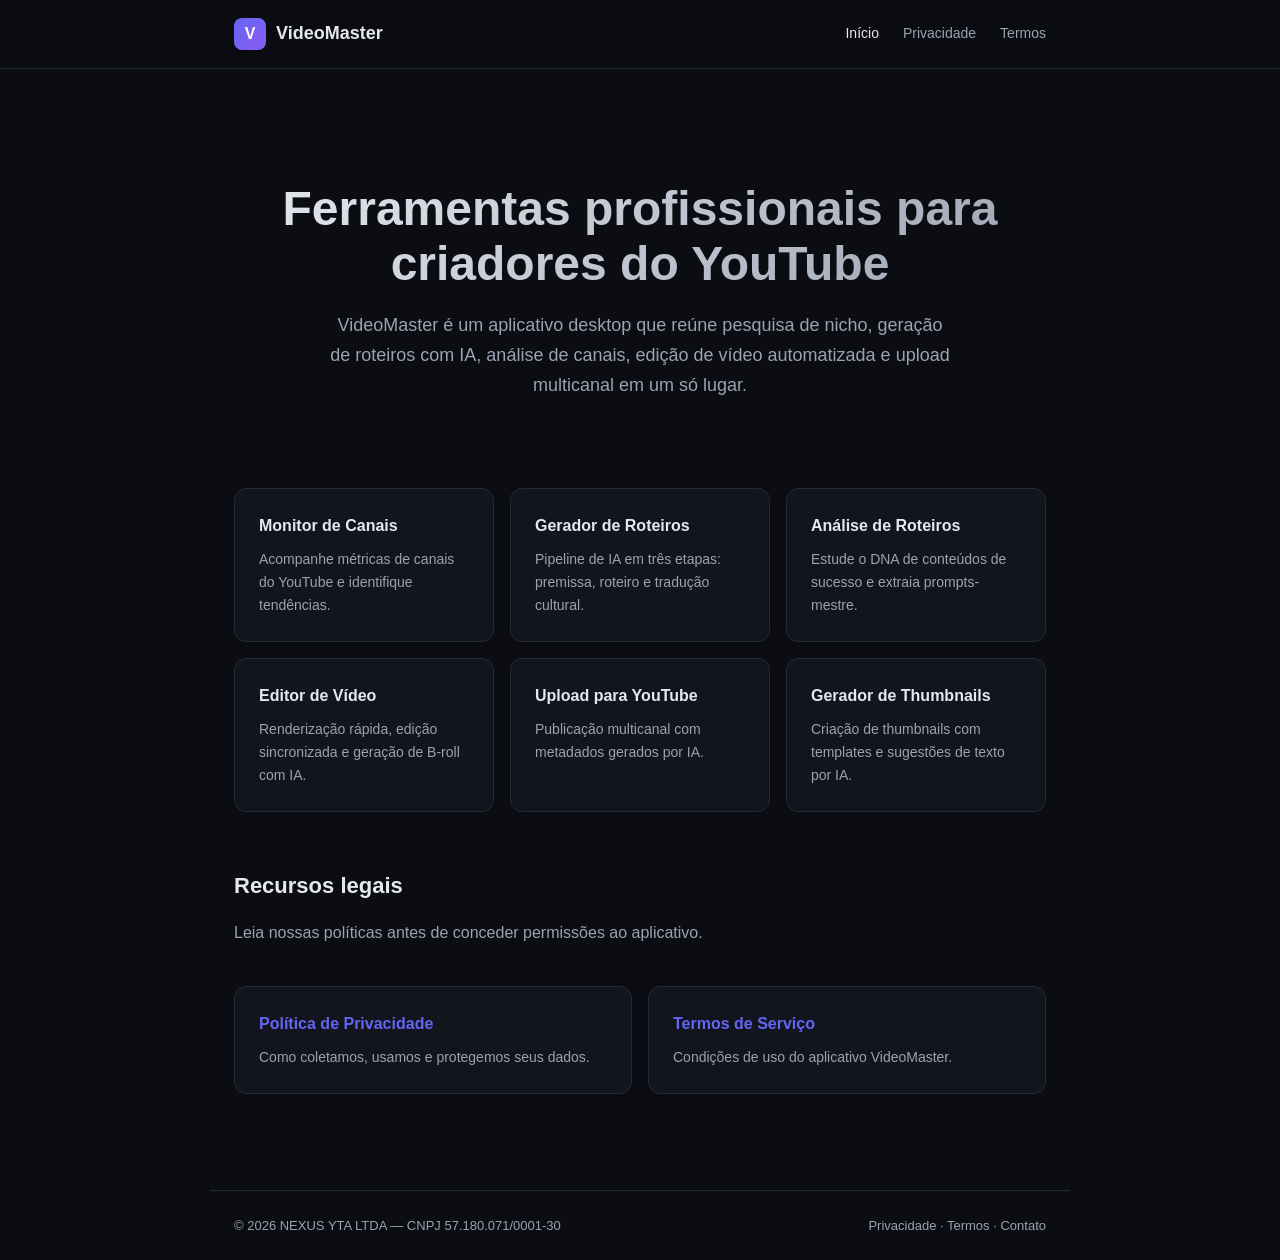
==== index.html @ 9ca970d1 "feat: initial legal pages (home, privacy, terms) for VideoMaster OAuth verification" ====
<!doctype html>
<html lang="pt-BR">
  <head>
    <meta charset="utf-8" />
    <meta name="viewport" content="width=device-width, initial-scale=1" />
    <title>VideoMaster — Aplicativo para criadores do YouTube</title>
    <meta
      name="description"
      content="VideoMaster é um aplicativo desktop para criadores do YouTube, com ferramentas de geração de roteiro, análise de canais, edição de vídeo e upload automatizado."
    />
    <link rel="stylesheet" href="assets/style.css" />
  </head>
  <body>
    <header>
      <nav class="nav">
        <div class="brand">
          <div class="brand-logo">V</div>
          <span>VideoMaster</span>
        </div>
        <div class="nav-links">
          <a href="index.html" class="active">Início</a>
          <a href="privacy.html">Privacidade</a>
          <a href="terms.html">Termos</a>
        </div>
      </nav>
    </header>

    <main>
      <section class="hero">
        <h1>Ferramentas profissionais para criadores do YouTube</h1>
        <p>
          VideoMaster é um aplicativo desktop que reúne pesquisa de nicho, geração de
          roteiros com IA, análise de canais, edição de vídeo automatizada e upload
          multicanal em um só lugar.
        </p>
      </section>

      <section class="cards">
        <div class="card">
          <h3>Monitor de Canais</h3>
          <p>Acompanhe métricas de canais do YouTube e identifique tendências.</p>
        </div>
        <div class="card">
          <h3>Gerador de Roteiros</h3>
          <p>Pipeline de IA em três etapas: premissa, roteiro e tradução cultural.</p>
        </div>
        <div class="card">
          <h3>Análise de Roteiros</h3>
          <p>Estude o DNA de conteúdos de sucesso e extraia prompts-mestre.</p>
        </div>
        <div class="card">
          <h3>Editor de Vídeo</h3>
          <p>Renderização rápida, edição sincronizada e geração de B-roll com IA.</p>
        </div>
        <div class="card">
          <h3>Upload para YouTube</h3>
          <p>Publicação multicanal com metadados gerados por IA.</p>
        </div>
        <div class="card">
          <h3>Gerador de Thumbnails</h3>
          <p>Criação de thumbnails com templates e sugestões de texto por IA.</p>
        </div>
      </section>

      <section style="margin-top: 56px">
        <h2 style="font-size: 22px; margin-bottom: 12px">Recursos legais</h2>
        <p style="color: var(--text-dim); margin-bottom: 16px">
          Leia nossas políticas antes de conceder permissões ao aplicativo.
        </p>
        <div class="cards">
          <a href="privacy.html" class="card" style="display: block">
            <h3>Política de Privacidade</h3>
            <p>Como coletamos, usamos e protegemos seus dados.</p>
          </a>
          <a href="terms.html" class="card" style="display: block">
            <h3>Termos de Serviço</h3>
            <p>Condições de uso do aplicativo VideoMaster.</p>
          </a>
        </div>
      </section>
    </main>

    <footer>
      <div>&copy; 2026 NEXUS YTA LTDA — CNPJ 57.180.071/0001-30</div>
      <div>
        <a href="privacy.html">Privacidade</a> ·
        <a href="terms.html">Termos</a> ·
        <a href="mailto:rmmediaoficial@gmail.com">Contato</a>
      </div>
    </footer>
  </body>
</html>
---- assets/style.css ----
:root {
  --bg: #0b0d12;
  --surface: #12151d;
  --surface-2: #171b26;
  --border: #242937;
  --text: #e6e8ef;
  --text-dim: #9aa3b2;
  --accent: #6366f1;
  --accent-2: #8b5cf6;
  --danger: #ef4444;
  --success: #10b981;
  --radius: 12px;
  --max: 860px;
  font-family: -apple-system, BlinkMacSystemFont, "Segoe UI", Roboto, Oxygen, Ubuntu, sans-serif;
}

* {
  box-sizing: border-box;
}

html,
body {
  margin: 0;
  padding: 0;
  background: var(--bg);
  color: var(--text);
  line-height: 1.65;
  font-size: 16px;
  -webkit-font-smoothing: antialiased;
}

a {
  color: var(--accent);
  text-decoration: none;
  transition: color 0.15s;
}

a:hover {
  color: var(--accent-2);
}

header {
  position: sticky;
  top: 0;
  z-index: 10;
  background: rgba(11, 13, 18, 0.85);
  backdrop-filter: blur(12px);
  border-bottom: 1px solid var(--border);
}

.nav {
  max-width: var(--max);
  margin: 0 auto;
  padding: 18px 24px;
  display: flex;
  align-items: center;
  justify-content: space-between;
  gap: 20px;
}

.brand {
  display: flex;
  align-items: center;
  gap: 10px;
  font-weight: 700;
  font-size: 18px;
  color: var(--text);
}

.brand-logo {
  width: 32px;
  height: 32px;
  border-radius: 8px;
  background: linear-gradient(135deg, var(--accent), var(--accent-2));
  display: grid;
  place-items: center;
  font-size: 16px;
  font-weight: 800;
  color: white;
}

.nav-links {
  display: flex;
  gap: 24px;
  font-size: 14px;
}

.nav-links a {
  color: var(--text-dim);
  font-weight: 500;
}

.nav-links a:hover,
.nav-links a.active {
  color: var(--text);
}

main {
  max-width: var(--max);
  margin: 0 auto;
  padding: 48px 24px 96px;
}

.hero {
  padding: 64px 0 48px;
  text-align: center;
}

.hero h1 {
  font-size: clamp(32px, 5vw, 48px);
  line-height: 1.15;
  margin: 0 0 20px;
  background: linear-gradient(135deg, var(--text), var(--text-dim));
  -webkit-background-clip: text;
  -webkit-text-fill-color: transparent;
  background-clip: text;
}

.hero p {
  font-size: 18px;
  color: var(--text-dim);
  max-width: 620px;
  margin: 0 auto;
}

.cards {
  display: grid;
  grid-template-columns: repeat(auto-fit, minmax(240px, 1fr));
  gap: 16px;
  margin-top: 40px;
}

.card {
  background: var(--surface);
  border: 1px solid var(--border);
  border-radius: var(--radius);
  padding: 24px;
  transition: border-color 0.15s, transform 0.15s;
}

.card:hover {
  border-color: var(--accent);
  transform: translateY(-2px);
}

.card h3 {
  margin: 0 0 8px;
  font-size: 16px;
}

.card p {
  margin: 0;
  color: var(--text-dim);
  font-size: 14px;
}

.doc h1 {
  font-size: 32px;
  margin: 0 0 8px;
}

.doc .updated {
  color: var(--text-dim);
  font-size: 14px;
  margin-bottom: 40px;
  padding-bottom: 24px;
  border-bottom: 1px solid var(--border);
}

.doc h2 {
  font-size: 22px;
  margin: 48px 0 12px;
  color: var(--text);
}

.doc h3 {
  font-size: 17px;
  margin: 28px 0 8px;
  color: var(--text);
}

.doc p,
.doc li {
  color: var(--text);
}

.doc ul,
.doc ol {
  padding-left: 22px;
}

.doc li {
  margin-bottom: 6px;
}

.doc code {
  background: var(--surface-2);
  padding: 2px 6px;
  border-radius: 4px;
  font-size: 0.9em;
  color: var(--accent-2);
}

.callout {
  background: var(--surface);
  border-left: 3px solid var(--accent);
  border-radius: 6px;
  padding: 16px 20px;
  margin: 24px 0;
}

.callout strong {
  color: var(--text);
}

.contact-box {
  background: var(--surface);
  border: 1px solid var(--border);
  border-radius: var(--radius);
  padding: 24px;
  margin-top: 24px;
}

.contact-box dt {
  font-weight: 600;
  color: var(--text-dim);
  font-size: 13px;
  text-transform: uppercase;
  letter-spacing: 0.04em;
  margin-top: 12px;
}

.contact-box dt:first-child {
  margin-top: 0;
}

.contact-box dd {
  margin: 4px 0 0;
  font-size: 15px;
}

footer {
  max-width: var(--max);
  margin: 0 auto;
  padding: 24px;
  border-top: 1px solid var(--border);
  color: var(--text-dim);
  font-size: 13px;
  display: flex;
  justify-content: space-between;
  flex-wrap: wrap;
  gap: 12px;
}

footer a {
  color: var(--text-dim);
}

footer a:hover {
  color: var(--text);
}

@media (max-width: 560px) {
  .nav {
    flex-direction: column;
    gap: 12px;
    align-items: flex-start;
  }
  main {
    padding: 24px 20px 64px;
  }
  .hero {
    padding: 32px 0 24px;
  }
}
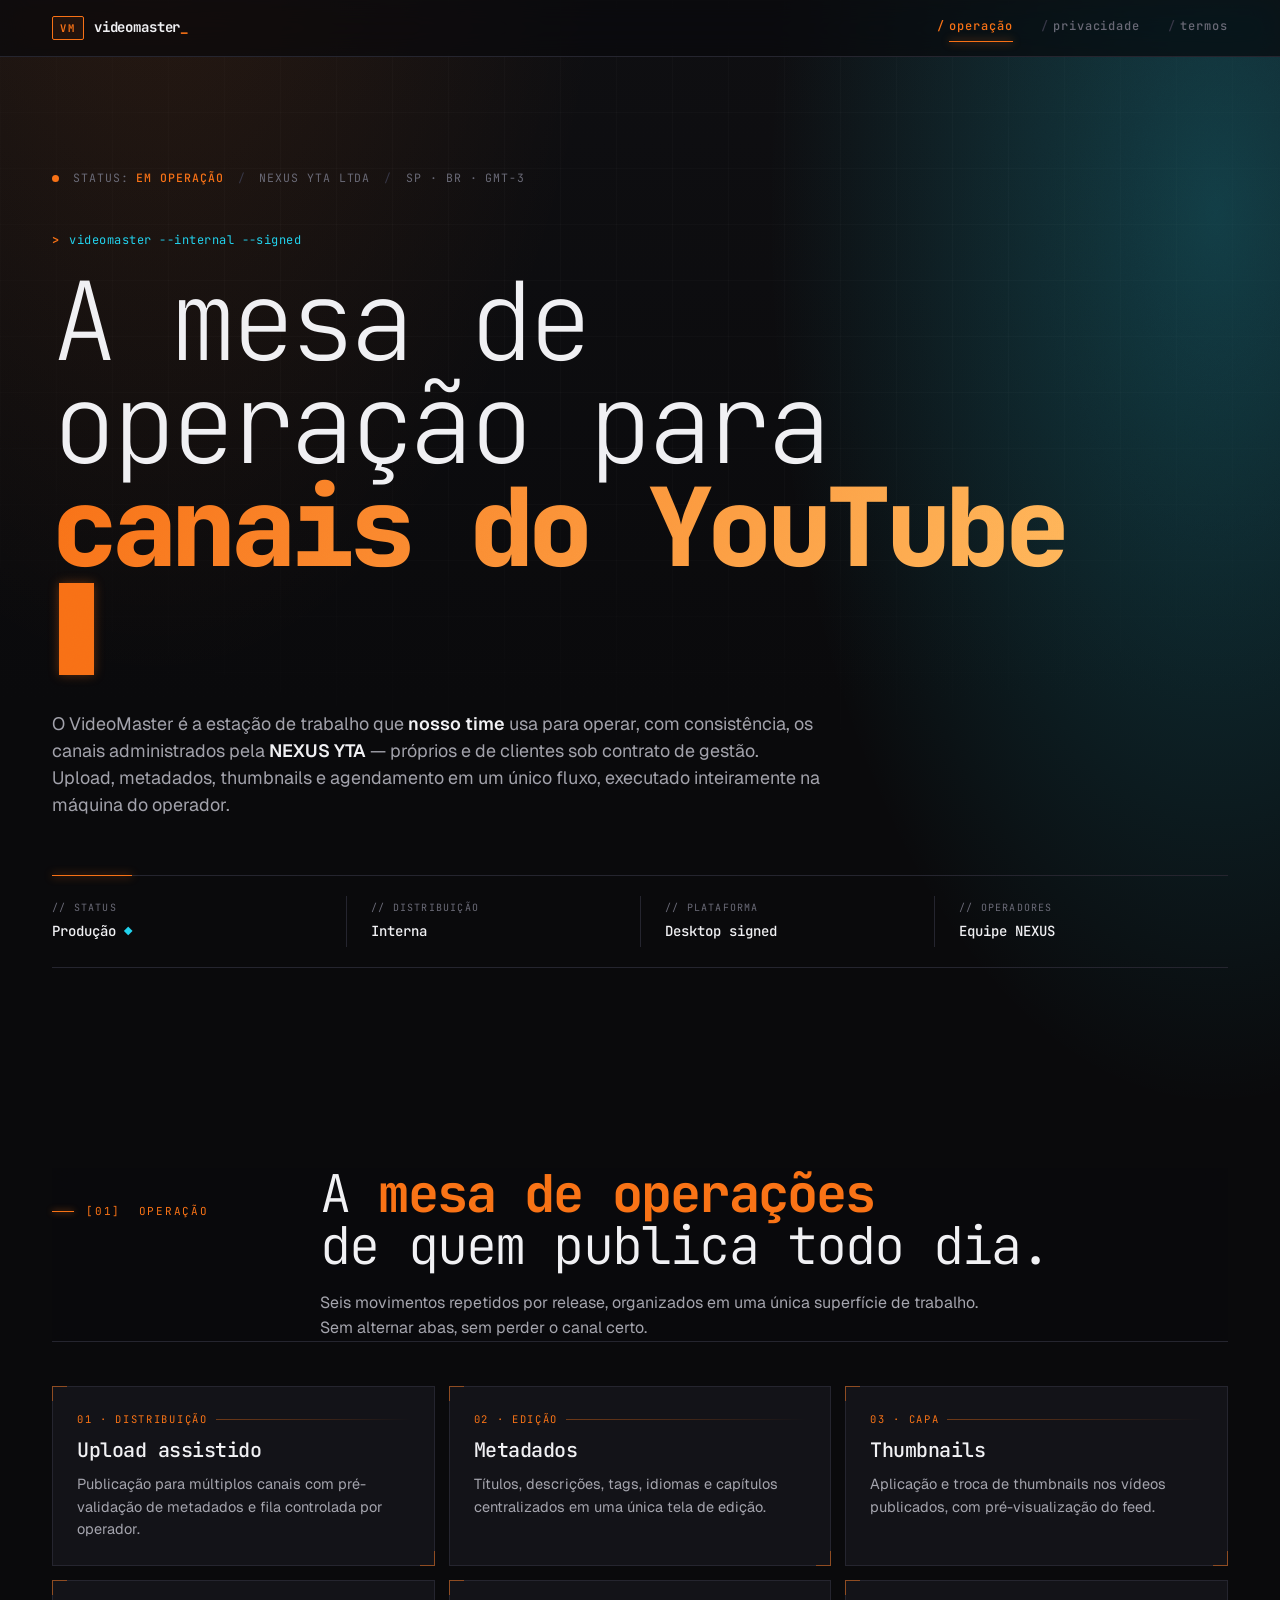
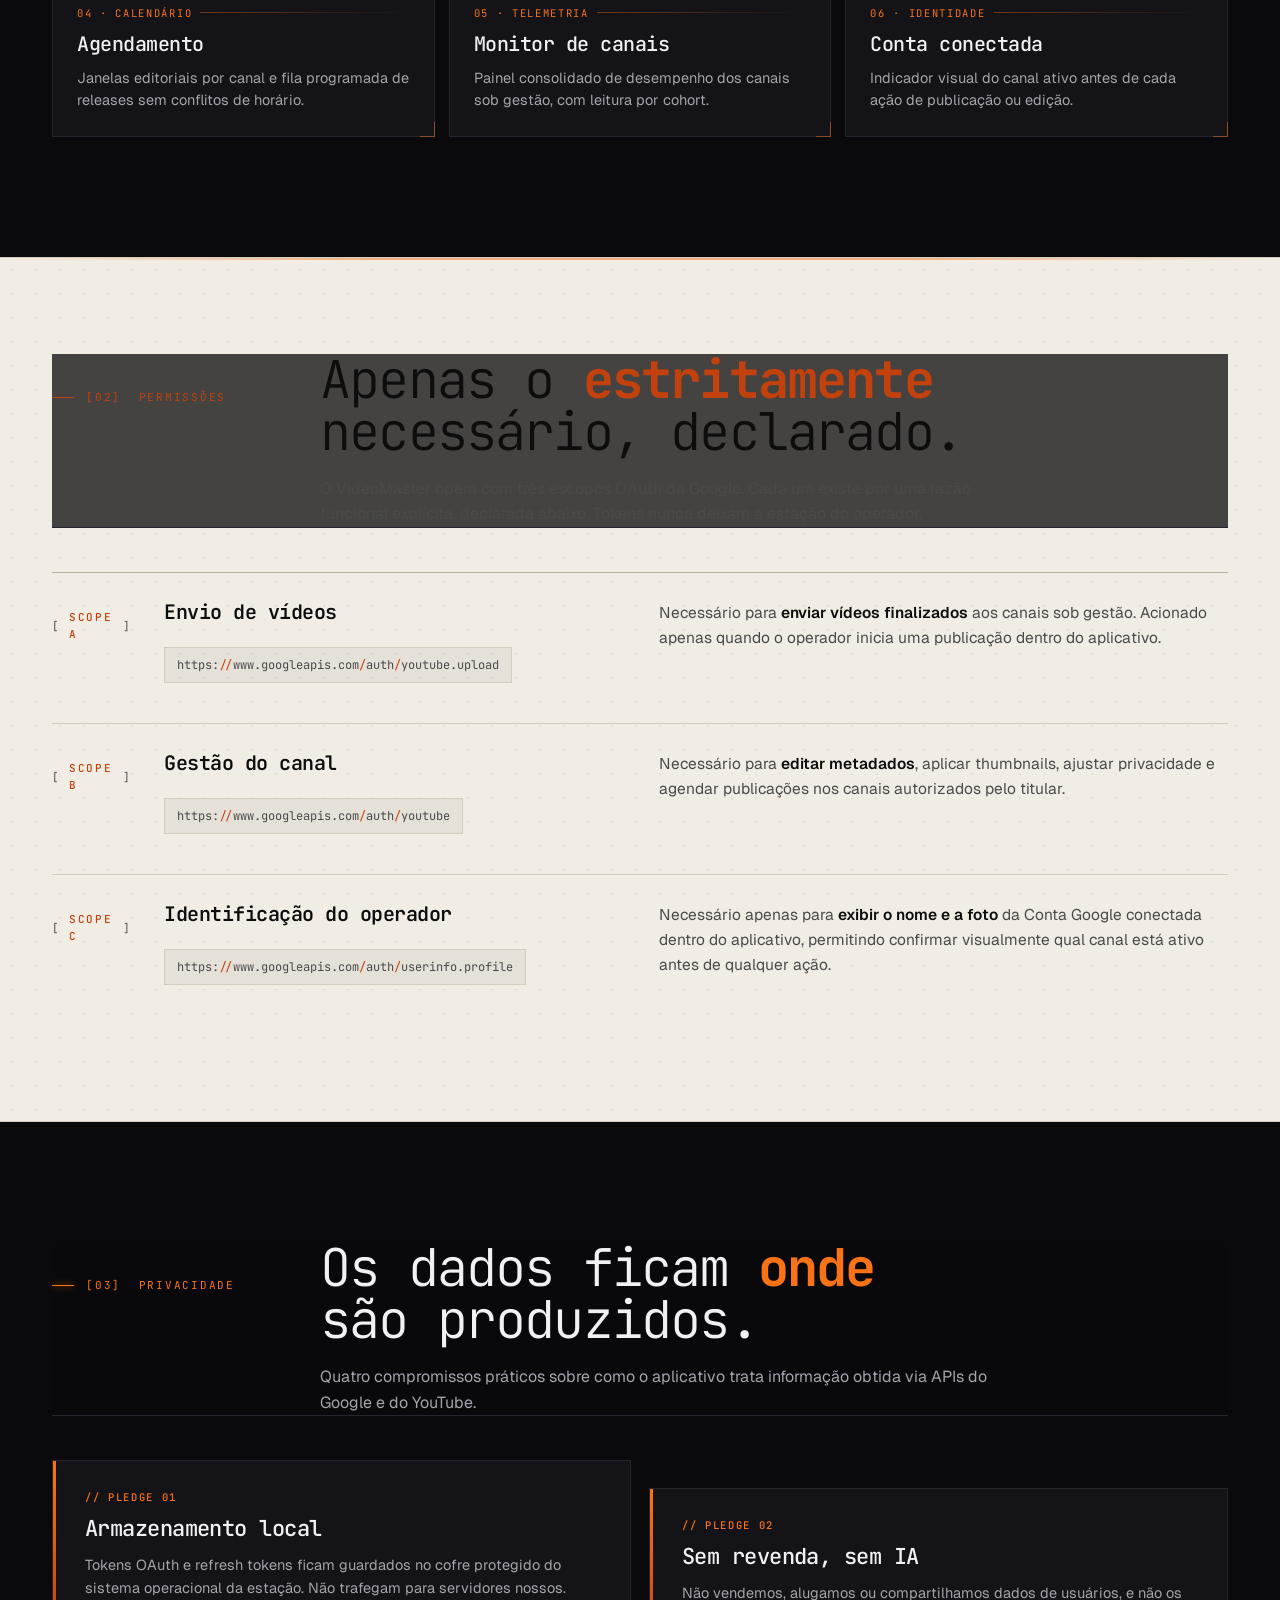
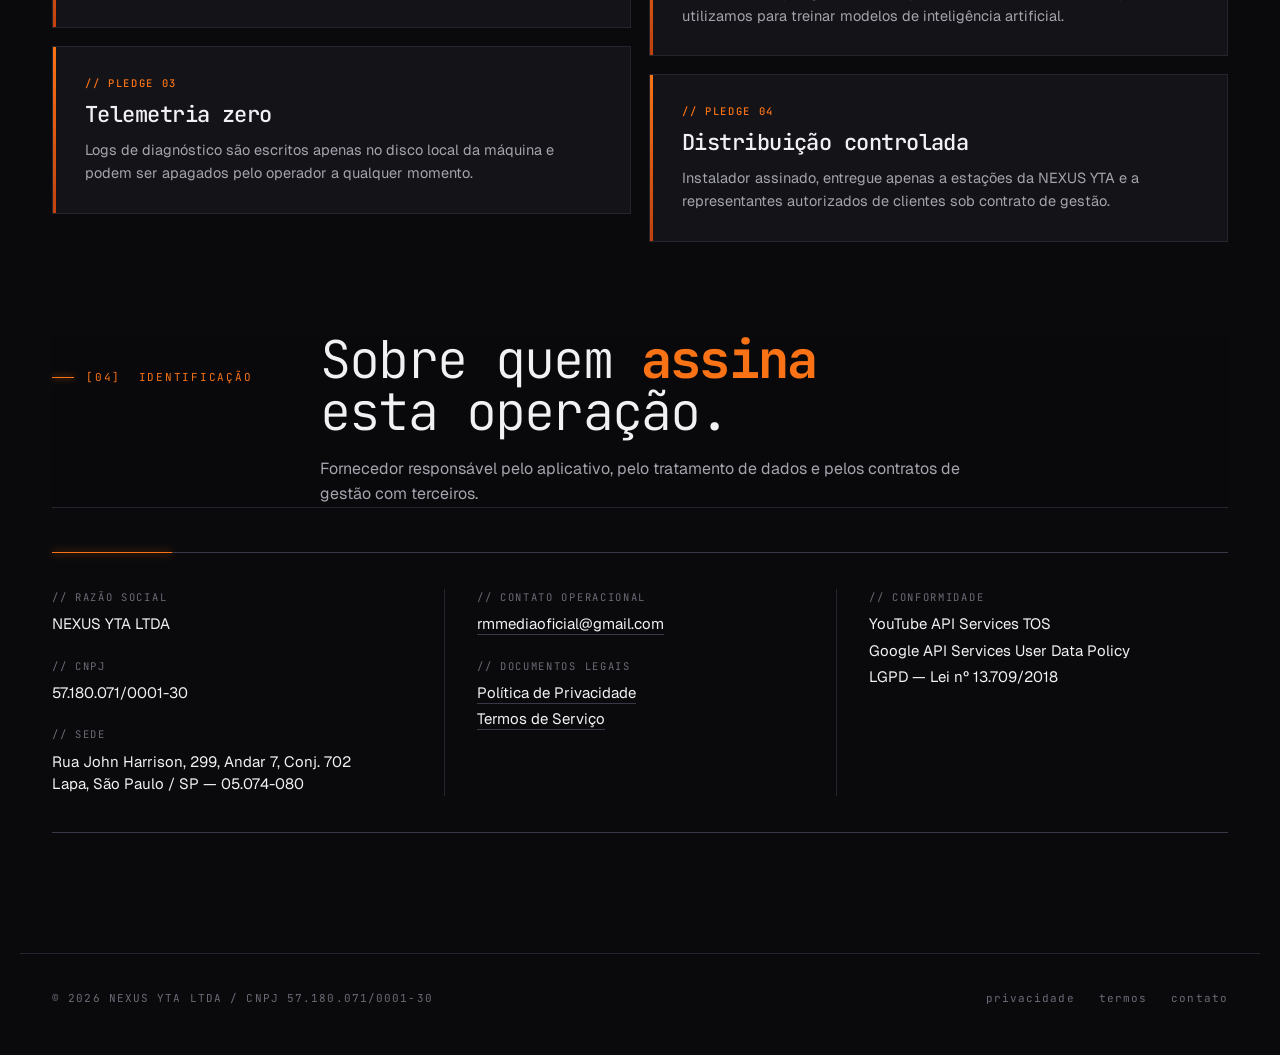
==== commit 75900490: "feat: redesign with high-tech dev-console aesthetic Apply Anthropic frontend aesthetics guide. Repla" ====
--- a/index.html
+++ b/index.html
@@ -3,89 +3,344 @@
   <head>
     <meta charset="utf-8" />
     <meta name="viewport" content="width=device-width, initial-scale=1" />
-    <title>VideoMaster — Aplicativo para criadores do YouTube</title>
+    <meta
+      name="google-site-verification"
+      content="KqHkLrD3Z9tgiDX5jpZ90Svf8pslTsRHXXso_JYDPWY"
+    />
+    <title>VideoMaster — Operação interna de canais do YouTube</title>
     <meta
       name="description"
-      content="VideoMaster é um aplicativo desktop para criadores do YouTube, com ferramentas de geração de roteiro, análise de canais, edição de vídeo e upload automatizado."
+      content="VideoMaster é um aplicativo desktop de uso interno da NEXUS YTA LTDA para gestão centralizada de canais do YouTube próprios e de clientes sob contrato."
+    />
+    <link rel="preconnect" href="https://fonts.googleapis.com" />
+    <link rel="preconnect" href="https://fonts.gstatic.com" crossorigin />
+    <link
+      href="https://fonts.googleapis.com/css2?family=Geist:wght@300;400;500;600;700&family=JetBrains+Mono:ital,wght@0,200;0,300;0,400;0,500;0,600;0,700;0,800;1,400&display=swap"
+      rel="stylesheet"
     />
     <link rel="stylesheet" href="assets/style.css" />
   </head>
   <body>
     <header>
       <nav class="nav">
-        <div class="brand">
-          <div class="brand-logo">V</div>
-          <span>VideoMaster</span>
-        </div>
+        <a href="index.html" class="brand" aria-label="VideoMaster — início">
+          <span class="brand-mark">VM</span>
+          <span>videomaster<span style="color: var(--accent)">_</span></span>
+        </a>
         <div class="nav-links">
-          <a href="index.html" class="active">Início</a>
-          <a href="privacy.html">Privacidade</a>
-          <a href="terms.html">Termos</a>
+          <a href="index.html" class="active">operação</a>
+          <a href="privacy.html">privacidade</a>
+          <a href="terms.html">termos</a>
         </div>
       </nav>
     </header>
 
     <main>
+      <!-- ============================================================
+           HERO
+           ============================================================ -->
       <section class="hero">
-        <h1>Ferramentas profissionais para criadores do YouTube</h1>
-        <p>
-          VideoMaster é um aplicativo desktop que reúne pesquisa de nicho, geração de
-          roteiros com IA, análise de canais, edição de vídeo automatizada e upload
-          multicanal em um só lugar.
+        <div class="hero-meta rise rise-1">
+          <span class="live-dot" aria-hidden="true"></span>
+          <span>STATUS: <strong>EM OPERAÇÃO</strong></span>
+          <span class="sep">/</span>
+          <span>NEXUS YTA LTDA</span>
+          <span class="sep">/</span>
+          <span>SP · BR · GMT-3</span>
+        </div>
+
+        <div class="hero-prompt rise rise-2">videomaster --internal --signed</div>
+
+        <h1 class="rise rise-2">
+          A mesa de<br />
+          operação para<br />
+          <strong>canais do YouTube</strong><span class="cursor" aria-hidden="true"></span>
+        </h1>
+
+        <p class="hero-lede rise rise-3">
+          O VideoMaster é a estação de trabalho que <strong>nosso time</strong> usa para
+          operar, com consistência, os canais administrados pela <strong>NEXUS YTA</strong> —
+          próprios e de clientes sob contrato de gestão. Upload, metadados, thumbnails e
+          agendamento em um único fluxo, executado inteiramente na máquina do operador.
         </p>
-      </section>
-
-      <section class="cards">
-        <div class="card">
-          <h3>Monitor de Canais</h3>
-          <p>Acompanhe métricas de canais do YouTube e identifique tendências.</p>
-        </div>
-        <div class="card">
-          <h3>Gerador de Roteiros</h3>
-          <p>Pipeline de IA em três etapas: premissa, roteiro e tradução cultural.</p>
-        </div>
-        <div class="card">
-          <h3>Análise de Roteiros</h3>
-          <p>Estude o DNA de conteúdos de sucesso e extraia prompts-mestre.</p>
-        </div>
-        <div class="card">
-          <h3>Editor de Vídeo</h3>
-          <p>Renderização rápida, edição sincronizada e geração de B-roll com IA.</p>
-        </div>
-        <div class="card">
-          <h3>Upload para YouTube</h3>
-          <p>Publicação multicanal com metadados gerados por IA.</p>
-        </div>
-        <div class="card">
-          <h3>Gerador de Thumbnails</h3>
-          <p>Criação de thumbnails com templates e sugestões de texto por IA.</p>
-        </div>
-      </section>
-
-      <section style="margin-top: 56px">
-        <h2 style="font-size: 22px; margin-bottom: 12px">Recursos legais</h2>
-        <p style="color: var(--text-dim); margin-bottom: 16px">
-          Leia nossas políticas antes de conceder permissões ao aplicativo.
-        </p>
-        <div class="cards">
-          <a href="privacy.html" class="card" style="display: block">
-            <h3>Política de Privacidade</h3>
-            <p>Como coletamos, usamos e protegemos seus dados.</p>
-          </a>
-          <a href="terms.html" class="card" style="display: block">
-            <h3>Termos de Serviço</h3>
-            <p>Condições de uso do aplicativo VideoMaster.</p>
-          </a>
+
+        <dl class="hero-rail rise rise-4">
+          <div>
+            <dt>// status</dt>
+            <dd>Produção <span class="blink-cyan">◆</span></dd>
+          </div>
+          <div>
+            <dt>// distribuição</dt>
+            <dd>Interna</dd>
+          </div>
+          <div>
+            <dt>// plataforma</dt>
+            <dd>Desktop signed</dd>
+          </div>
+          <div>
+            <dt>// operadores</dt>
+            <dd>Equipe NEXUS</dd>
+          </div>
+        </dl>
+      </section>
+
+      <!-- ============================================================
+           [01]  O QUE A FERRAMENTA FAZ
+           ============================================================ -->
+      <section class="section">
+        <header class="section-head">
+          <span class="section-num">[01]&nbsp;&nbsp;operação</span>
+          <div>
+            <h2 class="section-title">
+              A <strong>mesa de operações</strong><br />de quem publica todo dia.
+            </h2>
+            <p class="section-kicker">
+              Seis movimentos repetidos por release, organizados em uma única superfície
+              de trabalho. Sem alternar abas, sem perder o canal certo.
+            </p>
+          </div>
+        </header>
+
+        <div class="features">
+          <article class="feat">
+            <span class="feat-index">01 · distribuição</span>
+            <h3 class="feat-title">Upload assistido</h3>
+            <p class="feat-body">
+              Publicação para múltiplos canais com pré-validação de metadados e fila
+              controlada por operador.
+            </p>
+          </article>
+
+          <article class="feat">
+            <span class="feat-index">02 · edição</span>
+            <h3 class="feat-title">Metadados</h3>
+            <p class="feat-body">
+              Títulos, descrições, tags, idiomas e capítulos centralizados em uma única
+              tela de edição.
+            </p>
+          </article>
+
+          <article class="feat">
+            <span class="feat-index">03 · capa</span>
+            <h3 class="feat-title">Thumbnails</h3>
+            <p class="feat-body">
+              Aplicação e troca de thumbnails nos vídeos publicados, com pré-visualização
+              do feed.
+            </p>
+          </article>
+
+          <article class="feat">
+            <span class="feat-index">04 · calendário</span>
+            <h3 class="feat-title">Agendamento</h3>
+            <p class="feat-body">
+              Janelas editoriais por canal e fila programada de releases sem conflitos de
+              horário.
+            </p>
+          </article>
+
+          <article class="feat">
+            <span class="feat-index">05 · telemetria</span>
+            <h3 class="feat-title">Monitor de canais</h3>
+            <p class="feat-body">
+              Painel consolidado de desempenho dos canais sob gestão, com leitura por
+              cohort.
+            </p>
+          </article>
+
+          <article class="feat">
+            <span class="feat-index">06 · identidade</span>
+            <h3 class="feat-title">Conta conectada</h3>
+            <p class="feat-body">
+              Indicador visual do canal ativo antes de cada ação de publicação ou edição.
+            </p>
+          </article>
+        </div>
+      </section>
+
+      <!-- ============================================================
+           [02]  PERMISSÕES OAUTH — INVERTED LIGHT PANEL
+           ============================================================ -->
+      <section class="section section--invert" id="permissoes">
+        <header class="section-head">
+          <span class="section-num">[02]&nbsp;&nbsp;permissões</span>
+          <div>
+            <h2 class="section-title">
+              Apenas o <strong>estritamente</strong><br />necessário, declarado.
+            </h2>
+            <p class="section-kicker">
+              O VideoMaster opera com três escopos OAuth da Google. Cada um existe por
+              uma razão funcional explícita, declarada abaixo. Tokens nunca deixam a
+              estação do operador.
+            </p>
+          </div>
+        </header>
+
+        <div class="scopes">
+          <div class="scope">
+            <span class="scope-num">scope a</span>
+            <div class="scope-row">
+              <div>
+                <h3 class="scope-name">Envio de vídeos</h3>
+                <p class="scope-uri">
+                  https:<span class="slash">//</span>www.googleapis.com<span class="slash">/</span>auth<span class="slash">/</span>youtube.upload
+                </p>
+              </div>
+              <p class="scope-why">
+                Necessário para <strong>enviar vídeos finalizados</strong> aos canais sob
+                gestão. Acionado apenas quando o operador inicia uma publicação dentro
+                do aplicativo.
+              </p>
+            </div>
+          </div>
+
+          <div class="scope">
+            <span class="scope-num">scope b</span>
+            <div class="scope-row">
+              <div>
+                <h3 class="scope-name">Gestão do canal</h3>
+                <p class="scope-uri">
+                  https:<span class="slash">//</span>www.googleapis.com<span class="slash">/</span>auth<span class="slash">/</span>youtube
+                </p>
+              </div>
+              <p class="scope-why">
+                Necessário para <strong>editar metadados</strong>, aplicar thumbnails,
+                ajustar privacidade e agendar publicações nos canais autorizados pelo
+                titular.
+              </p>
+            </div>
+          </div>
+
+          <div class="scope">
+            <span class="scope-num">scope c</span>
+            <div class="scope-row">
+              <div>
+                <h3 class="scope-name">Identificação do operador</h3>
+                <p class="scope-uri">
+                  https:<span class="slash">//</span>www.googleapis.com<span class="slash">/</span>auth<span class="slash">/</span>userinfo.profile
+                </p>
+              </div>
+              <p class="scope-why">
+                Necessário apenas para <strong>exibir o nome e a foto</strong> da Conta
+                Google conectada dentro do aplicativo, permitindo confirmar visualmente
+                qual canal está ativo antes de qualquer ação.
+              </p>
+            </div>
+          </div>
+        </div>
+      </section>
+
+      <!-- ============================================================
+           [03]  PRIVACIDADE — staggered offset grid
+           ============================================================ -->
+      <section class="section">
+        <header class="section-head">
+          <span class="section-num">[03]&nbsp;&nbsp;privacidade</span>
+          <div>
+            <h2 class="section-title">
+              Os dados ficam <strong>onde</strong><br />são produzidos.
+            </h2>
+            <p class="section-kicker">
+              Quatro compromissos práticos sobre como o aplicativo trata informação obtida
+              via APIs do Google e do YouTube.
+            </p>
+          </div>
+        </header>
+
+        <div class="pledges">
+          <article class="pledge">
+            <span class="pledge-mark">// pledge 01</span>
+            <h3 class="pledge-title">Armazenamento local</h3>
+            <p class="pledge-body">
+              Tokens OAuth e refresh tokens ficam guardados no cofre protegido do sistema
+              operacional da estação. Não trafegam para servidores nossos.
+            </p>
+          </article>
+
+          <article class="pledge">
+            <span class="pledge-mark">// pledge 02</span>
+            <h3 class="pledge-title">Sem revenda, sem IA</h3>
+            <p class="pledge-body">
+              Não vendemos, alugamos ou compartilhamos dados de usuários, e não os
+              utilizamos para treinar modelos de inteligência artificial.
+            </p>
+          </article>
+
+          <article class="pledge">
+            <span class="pledge-mark">// pledge 03</span>
+            <h3 class="pledge-title">Telemetria zero</h3>
+            <p class="pledge-body">
+              Logs de diagnóstico são escritos apenas no disco local da máquina e podem
+              ser apagados pelo operador a qualquer momento.
+            </p>
+          </article>
+
+          <article class="pledge">
+            <span class="pledge-mark">// pledge 04</span>
+            <h3 class="pledge-title">Distribuição controlada</h3>
+            <p class="pledge-body">
+              Instalador assinado, entregue apenas a estações da NEXUS YTA e a
+              representantes autorizados de clientes sob contrato de gestão.
+            </p>
+          </article>
+        </div>
+      </section>
+
+      <!-- ============================================================
+           [04]  COLOPHON / EMPRESA
+           ============================================================ -->
+      <section class="section">
+        <header class="section-head">
+          <span class="section-num">[04]&nbsp;&nbsp;identificação</span>
+          <div>
+            <h2 class="section-title">
+              Sobre quem <strong>assina</strong><br />esta operação.
+            </h2>
+            <p class="section-kicker">
+              Fornecedor responsável pelo aplicativo, pelo tratamento de dados e pelos
+              contratos de gestão com terceiros.
+            </p>
+          </div>
+        </header>
+
+        <div class="colophon">
+          <dl>
+            <dt>// razão social</dt>
+            <dd>NEXUS YTA LTDA</dd>
+            <dt>// cnpj</dt>
+            <dd>57.180.071/0001-30</dd>
+            <dt>// sede</dt>
+            <dd>
+              Rua John Harrison, 299, Andar 7, Conj. 702<br />
+              Lapa, São Paulo / SP — 05.074-080
+            </dd>
+          </dl>
+
+          <dl>
+            <dt>// contato operacional</dt>
+            <dd>
+              <a href="mailto:rmmediaoficial@gmail.com">rmmediaoficial@gmail.com</a>
+            </dd>
+            <dt>// documentos legais</dt>
+            <dd><a href="privacy.html">Política de Privacidade</a></dd>
+            <dd><a href="terms.html">Termos de Serviço</a></dd>
+          </dl>
+
+          <dl>
+            <dt>// conformidade</dt>
+            <dd>YouTube API Services TOS</dd>
+            <dd>Google API Services User Data Policy</dd>
+            <dd>LGPD — Lei nº 13.709/2018</dd>
+          </dl>
         </div>
       </section>
     </main>
 
     <footer>
-      <div>&copy; 2026 NEXUS YTA LTDA — CNPJ 57.180.071/0001-30</div>
-      <div>
-        <a href="privacy.html">Privacidade</a> ·
-        <a href="terms.html">Termos</a> ·
-        <a href="mailto:rmmediaoficial@gmail.com">Contato</a>
+      <div>&copy; 2026 NEXUS YTA LTDA / CNPJ 57.180.071/0001-30</div>
+      <div class="footer-links">
+        <a href="privacy.html">privacidade</a>
+        <a href="terms.html">termos</a>
+        <a href="mailto:rmmediaoficial@gmail.com">contato</a>
       </div>
     </footer>
   </body>
--- a/assets/style.css
+++ b/assets/style.css
@@ -1,17 +1,46 @@
+/* =========================================================
+   VideoMaster — High-Tech / Dev Console
+   JetBrains Mono (display + mono) + Geist (body sans)
+   Near-black + vivid orange accent + electric cyan secondary
+   ========================================================= */
+
 :root {
-  --bg: #0b0d12;
-  --surface: #12151d;
-  --surface-2: #171b26;
-  --border: #242937;
-  --text: #e6e8ef;
-  --text-dim: #9aa3b2;
-  --accent: #6366f1;
-  --accent-2: #8b5cf6;
-  --danger: #ef4444;
-  --success: #10b981;
-  --radius: 12px;
-  --max: 860px;
-  font-family: -apple-system, BlinkMacSystemFont, "Segoe UI", Roboto, Oxygen, Ubuntu, sans-serif;
+  --bg: #0a0a0c;
+  --bg-2: #0f0f12;
+  --surface: #131318;
+  --surface-2: #1a1a21;
+  --surface-3: #22222c;
+  --border: #25252f;
+  --border-strong: #383848;
+
+  --invert-bg: #f1ede4;
+  --invert-bg-2: #e7e2d6;
+  --invert-text: #0d0d0e;
+  --invert-text-dim: #4a4a4a;
+  --invert-border: #d4cdbe;
+  --invert-border-strong: #b8af9e;
+
+  --text: #f1f1f4;
+  --text-dim: #a4a4ad;
+  --text-faint: #6b6b78;
+
+  --accent: #f97316;
+  --accent-2: #fb923c;
+  --accent-deep: #c2410c;
+  --accent-glow: rgba(249, 115, 22, 0.35);
+  --accent-glow-soft: rgba(249, 115, 22, 0.12);
+  --cyan: #22d3ee;
+  --cyan-glow: rgba(34, 211, 238, 0.25);
+
+  --ease-out: cubic-bezier(0.2, 0.8, 0.2, 1);
+
+  --max-doc: 760px;
+  --max-page: 1240px;
+
+  --font-mono: "JetBrains Mono", ui-monospace, SFMono-Regular, "SF Mono", Menlo,
+    Consolas, monospace;
+  --font-body: "Geist", ui-sans-serif, system-ui, -apple-system, BlinkMacSystemFont,
+    sans-serif;
 }
 
 * {
@@ -24,164 +53,1058 @@
   padding: 0;
   background: var(--bg);
   color: var(--text);
-  line-height: 1.65;
+  font-family: var(--font-body);
   font-size: 16px;
+  line-height: 1.55;
   -webkit-font-smoothing: antialiased;
+  text-rendering: optimizeLegibility;
+}
+
+body {
+  position: relative;
+  min-height: 100vh;
+  overflow-x: hidden;
+  background:
+    radial-gradient(
+      ellipse 60% 35% at 12% -5%,
+      var(--accent-glow-soft),
+      transparent 60%
+    ),
+    radial-gradient(
+      ellipse 50% 30% at 95% 5%,
+      var(--cyan-glow),
+      transparent 70%
+    ),
+    linear-gradient(180deg, var(--bg-2) 0%, var(--bg) 700px);
+}
+
+/* Subtle grid overlay — full page */
+body::before {
+  content: "";
+  position: fixed;
+  inset: 0;
+  z-index: 1;
+  pointer-events: none;
+  background-image:
+    linear-gradient(rgba(255, 255, 255, 0.02) 1px, transparent 1px),
+    linear-gradient(90deg, rgba(255, 255, 255, 0.02) 1px, transparent 1px);
+  background-size: 56px 56px;
+  mask-image: radial-gradient(ellipse 100% 80% at 50% 30%, #000 30%, transparent 80%);
+  -webkit-mask-image: radial-gradient(ellipse 100% 80% at 50% 30%, #000 30%, transparent 80%);
+}
+
+/* Noise grain — sells the CRT feel */
+body::after {
+  content: "";
+  position: fixed;
+  inset: 0;
+  z-index: 100;
+  pointer-events: none;
+  background-image: url("data:image/svg+xml;utf8,<svg xmlns='http://www.w3.org/2000/svg' width='220' height='220'><filter id='n'><feTurbulence type='fractalNoise' baseFrequency='0.9' numOctaves='2' stitchTiles='stitch'/><feColorMatrix values='0 0 0 0 0  0 0 0 0 0  0 0 0 0 0  0 0 0 0.55 0'/></filter><rect width='100%' height='100%' filter='url(%23n)'/></svg>");
+  opacity: 0.05;
+  mix-blend-mode: overlay;
 }
 
 a {
   color: var(--accent);
   text-decoration: none;
-  transition: color 0.15s;
+  transition: color 0.18s var(--ease-out);
 }
 
 a:hover {
   color: var(--accent-2);
 }
+
+main,
+header,
+footer {
+  position: relative;
+  z-index: 2;
+}
+
+/* =========================================================
+   Animations
+   ========================================================= */
+
+@keyframes rise {
+  from {
+    opacity: 0;
+    transform: translate3d(0, 14px, 0);
+    filter: blur(3px);
+  }
+  to {
+    opacity: 1;
+    transform: translate3d(0, 0, 0);
+    filter: blur(0);
+  }
+}
+
+@keyframes blink {
+  0%,
+  49% {
+    opacity: 1;
+  }
+  50%,
+  100% {
+    opacity: 0;
+  }
+}
+
+@keyframes scan-line {
+  0% {
+    transform: translateY(-100%);
+  }
+  100% {
+    transform: translateY(2000%);
+  }
+}
+
+@keyframes pulse-glow {
+  0%,
+  100% {
+    box-shadow: 0 0 0 0 var(--accent), 0 0 8px var(--accent);
+    opacity: 1;
+  }
+  50% {
+    box-shadow: 0 0 0 8px transparent, 0 0 14px var(--accent);
+    opacity: 0.7;
+  }
+}
+
+@keyframes shimmer {
+  0% {
+    background-position: -200% 0;
+  }
+  100% {
+    background-position: 200% 0;
+  }
+}
+
+.rise {
+  animation: rise 0.7s var(--ease-out) both;
+}
+
+.rise-1 { animation-delay: 0.05s; }
+.rise-2 { animation-delay: 0.15s; }
+.rise-3 { animation-delay: 0.25s; }
+.rise-4 { animation-delay: 0.35s; }
+.rise-5 { animation-delay: 0.45s; }
+.rise-6 { animation-delay: 0.55s; }
+
+@media (prefers-reduced-motion: reduce) {
+  .rise,
+  .rise-1,
+  .rise-2,
+  .rise-3,
+  .rise-4,
+  .rise-5,
+  .rise-6 {
+    animation: none !important;
+  }
+  .live-dot,
+  .cursor {
+    animation: none !important;
+  }
+}
+
+/* =========================================================
+   Header / nav
+   ========================================================= */
 
 header {
   position: sticky;
   top: 0;
-  z-index: 10;
-  background: rgba(11, 13, 18, 0.85);
-  backdrop-filter: blur(12px);
+  z-index: 50;
+  background: rgba(10, 10, 12, 0.75);
+  backdrop-filter: blur(14px) saturate(160%);
+  -webkit-backdrop-filter: blur(14px) saturate(160%);
   border-bottom: 1px solid var(--border);
 }
 
 .nav {
-  max-width: var(--max);
+  max-width: var(--max-page);
   margin: 0 auto;
-  padding: 18px 24px;
+  padding: 16px 32px;
   display: flex;
   align-items: center;
   justify-content: space-between;
-  gap: 20px;
+  gap: 24px;
 }
 
 .brand {
   display: flex;
   align-items: center;
   gap: 10px;
+  font-family: var(--font-mono);
   font-weight: 700;
-  font-size: 18px;
-  color: var(--text);
-}
-
-.brand-logo {
-  width: 32px;
-  height: 32px;
-  border-radius: 8px;
-  background: linear-gradient(135deg, var(--accent), var(--accent-2));
-  display: grid;
-  place-items: center;
-  font-size: 16px;
-  font-weight: 800;
-  color: white;
+  font-size: 14px;
+  letter-spacing: -0.01em;
+  color: var(--text);
+}
+
+.brand-mark {
+  font-family: var(--font-mono);
+  font-size: 10.5px;
+  font-weight: 700;
+  color: var(--accent);
+  letter-spacing: 0.18em;
+  padding: 3px 7px;
+  border: 1px solid var(--accent);
+  border-radius: 2px;
+  background: rgba(249, 115, 22, 0.08);
+  text-transform: uppercase;
 }
 
 .nav-links {
   display: flex;
-  gap: 24px;
-  font-size: 14px;
+  gap: 28px;
+  font-family: var(--font-mono);
+  font-size: 12px;
+  letter-spacing: 0.08em;
+  text-transform: lowercase;
 }
 
 .nav-links a {
-  color: var(--text-dim);
+  color: var(--text-faint);
   font-weight: 500;
-}
-
-.nav-links a:hover,
+  position: relative;
+  padding-bottom: 3px;
+}
+
+.nav-links a::before {
+  content: "/";
+  margin-right: 4px;
+  color: var(--border-strong);
+}
+
+.nav-links a:hover {
+  color: var(--text);
+}
+
 .nav-links a.active {
-  color: var(--text);
-}
+  color: var(--accent);
+}
+
+.nav-links a.active::before {
+  color: var(--accent);
+}
+
+.nav-links a.active::after {
+  content: "";
+  position: absolute;
+  left: 12px;
+  right: 0;
+  bottom: -3px;
+  height: 1px;
+  background: var(--accent);
+  box-shadow: 0 0 8px var(--accent);
+}
+
+/* =========================================================
+   Page containers
+   ========================================================= */
 
 main {
-  max-width: var(--max);
+  max-width: var(--max-page);
   margin: 0 auto;
-  padding: 48px 24px 96px;
-}
+  padding: 56px 32px 120px;
+}
+
+main.doc-main {
+  max-width: var(--max-doc);
+  padding: 48px 32px 120px;
+}
+
+/* =========================================================
+   HERO — terminal display
+   ========================================================= */
 
 .hero {
-  padding: 64px 0 48px;
-  text-align: center;
+  padding: 56px 0 64px;
+  position: relative;
+}
+
+.hero-meta {
+  display: flex;
+  align-items: center;
+  gap: 14px;
+  font-family: var(--font-mono);
+  font-size: 11.5px;
+  letter-spacing: 0.08em;
+  color: var(--text-faint);
+  margin-bottom: 40px;
+  flex-wrap: wrap;
+}
+
+.hero-meta .live-dot {
+  width: 7px;
+  height: 7px;
+  border-radius: 999px;
+  background: var(--accent);
+  animation: pulse-glow 2s var(--ease-out) infinite;
+}
+
+.hero-meta .sep {
+  color: var(--border-strong);
+}
+
+.hero-meta strong {
+  color: var(--accent);
+  font-weight: 500;
+}
+
+.hero-prompt {
+  display: inline-flex;
+  align-items: center;
+  gap: 10px;
+  font-family: var(--font-mono);
+  font-size: 12px;
+  color: var(--cyan);
+  letter-spacing: 0.04em;
+  margin-bottom: 20px;
+}
+
+.hero-prompt::before {
+  content: ">";
+  color: var(--accent);
+  font-weight: 700;
 }
 
 .hero h1 {
-  font-size: clamp(32px, 5vw, 48px);
-  line-height: 1.15;
-  margin: 0 0 20px;
-  background: linear-gradient(135deg, var(--text), var(--text-dim));
+  font-family: var(--font-mono);
+  font-weight: 200;
+  font-size: clamp(48px, 8.5vw, 116px);
+  line-height: 0.95;
+  letter-spacing: -0.05em;
+  margin: 0 0 28px;
+  color: var(--text);
+  max-width: 16ch;
+}
+
+.hero h1 strong {
+  font-weight: 800;
+  color: var(--accent);
+  position: relative;
+  font-style: normal;
+  background: linear-gradient(120deg, var(--accent) 0%, #ffb95e 100%);
   -webkit-background-clip: text;
   -webkit-text-fill-color: transparent;
   background-clip: text;
 }
 
-.hero p {
-  font-size: 18px;
+.cursor {
+  display: inline-block;
+  width: 0.55ch;
+  height: 0.85em;
+  background: var(--accent);
+  vertical-align: -0.05em;
+  margin-left: 0.1ch;
+  animation: blink 1.05s steps(1) infinite;
+  box-shadow: 0 0 10px var(--accent-glow);
+}
+
+.hero-lede {
+  font-family: var(--font-body);
+  font-size: clamp(17px, 1.4vw, 20px);
+  line-height: 1.5;
   color: var(--text-dim);
-  max-width: 620px;
-  margin: 0 auto;
-}
-
-.cards {
+  max-width: 64ch;
+  margin: 0;
+}
+
+.hero-lede strong {
+  color: var(--text);
+  font-weight: 600;
+}
+
+.hero-rail {
+  margin-top: 56px;
+  padding: 20px 0;
+  border-top: 1px solid var(--border);
+  border-bottom: 1px solid var(--border);
   display: grid;
-  grid-template-columns: repeat(auto-fit, minmax(240px, 1fr));
-  gap: 16px;
-  margin-top: 40px;
-}
-
-.card {
+  grid-template-columns: repeat(4, 1fr);
+  gap: 0;
+  font-family: var(--font-mono);
+  position: relative;
+}
+
+.hero-rail::before {
+  content: "";
+  position: absolute;
+  top: -1px;
+  left: 0;
+  width: 80px;
+  height: 1px;
+  background: var(--accent);
+  box-shadow: 0 0 8px var(--accent);
+}
+
+.hero-rail div {
+  padding: 4px 24px;
+  border-left: 1px solid var(--border);
+}
+
+.hero-rail div:first-child {
+  padding-left: 0;
+  border-left: none;
+}
+
+.hero-rail dt {
+  letter-spacing: 0.12em;
+  text-transform: uppercase;
+  color: var(--text-faint);
+  margin: 0 0 6px;
+  font-size: 10px;
+}
+
+.hero-rail dd {
+  margin: 0;
+  font-family: var(--font-mono);
+  font-weight: 500;
+  font-size: 14px;
+  color: var(--text);
+}
+
+.hero-rail dd .blink-cyan {
+  color: var(--cyan);
+}
+
+/* =========================================================
+   Section heading
+   ========================================================= */
+
+.section {
+  margin-top: 120px;
+  position: relative;
+}
+
+.section-head {
+  display: grid;
+  grid-template-columns: minmax(160px, 220px) 1fr;
+  gap: 48px;
+  margin-bottom: 44px;
+  align-items: baseline;
+}
+
+.section-num {
+  font-family: var(--font-mono);
+  font-size: 11px;
+  letter-spacing: 0.16em;
+  text-transform: uppercase;
+  color: var(--accent);
+  display: flex;
+  align-items: center;
+  gap: 12px;
+  padding-top: 6px;
+}
+
+.section-num::before {
+  content: "";
+  width: 22px;
+  height: 1px;
+  background: var(--accent);
+  box-shadow: 0 0 6px var(--accent);
+}
+
+.section-title {
+  font-family: var(--font-mono);
+  font-weight: 300;
+  font-size: clamp(32px, 4.2vw, 52px);
+  letter-spacing: -0.035em;
+  line-height: 1;
+  margin: 0 0 18px;
+  color: var(--text);
+}
+
+.section-title strong {
+  font-weight: 700;
+  color: var(--accent);
+}
+
+.section-kicker {
+  font-family: var(--font-body);
+  font-size: 16px;
+  color: var(--text-dim);
+  margin: 0;
+  max-width: 62ch;
+  line-height: 1.6;
+}
+
+/* =========================================================
+   [01] Feature grid — terminal-window cards
+   ========================================================= */
+
+.features {
+  display: grid;
+  grid-template-columns: repeat(3, 1fr);
+  gap: 14px;
+}
+
+.feat {
   background: var(--surface);
   border: 1px solid var(--border);
-  border-radius: var(--radius);
   padding: 24px;
-  transition: border-color 0.15s, transform 0.15s;
-}
-
-.card:hover {
-  border-color: var(--accent);
+  position: relative;
+  display: flex;
+  flex-direction: column;
+  gap: 12px;
+  transition: border-color 0.2s var(--ease-out), transform 0.2s var(--ease-out),
+    box-shadow 0.2s var(--ease-out);
+}
+
+.feat::before {
+  content: "";
+  position: absolute;
+  top: -1px;
+  left: -1px;
+  width: 14px;
+  height: 14px;
+  border-top: 1px solid var(--accent);
+  border-left: 1px solid var(--accent);
+  opacity: 0.5;
+  transition: opacity 0.2s var(--ease-out);
+}
+
+.feat::after {
+  content: "";
+  position: absolute;
+  bottom: -1px;
+  right: -1px;
+  width: 14px;
+  height: 14px;
+  border-bottom: 1px solid var(--accent);
+  border-right: 1px solid var(--accent);
+  opacity: 0.5;
+  transition: opacity 0.2s var(--ease-out);
+}
+
+.feat:hover {
+  border-color: var(--accent-deep);
   transform: translateY(-2px);
-}
-
-.card h3 {
-  margin: 0 0 8px;
+  box-shadow: 0 12px 32px -16px var(--accent-glow);
+}
+
+.feat:hover::before,
+.feat:hover::after {
+  opacity: 1;
+}
+
+.feat-index {
+  font-family: var(--font-mono);
+  font-size: 10.5px;
+  letter-spacing: 0.16em;
+  color: var(--accent);
+  text-transform: uppercase;
+  display: flex;
+  align-items: center;
+  gap: 8px;
+}
+
+.feat-index::after {
+  content: "";
+  flex: 1;
+  height: 1px;
+  background: linear-gradient(90deg, var(--accent), transparent);
+  opacity: 0.4;
+}
+
+.feat-title {
+  font-family: var(--font-mono);
+  font-weight: 500;
+  font-size: 20px;
+  letter-spacing: -0.025em;
+  line-height: 1.1;
+  margin: 0;
+  color: var(--text);
+}
+
+.feat-body {
+  font-family: var(--font-body);
+  font-size: 14.5px;
+  color: var(--text-dim);
+  margin: 0;
+  line-height: 1.55;
+  flex: 1;
+}
+
+/* =========================================================
+   [02] PERMISSÕES — INVERTED LIGHT PANEL (pattern break)
+   ========================================================= */
+
+.section--invert {
+  margin-top: 120px;
+  background: var(--invert-bg);
+  color: var(--invert-text);
+  padding: 96px 48px;
+  border-top: 1px solid var(--invert-border);
+  border-bottom: 1px solid var(--invert-border);
+  position: relative;
+  overflow: hidden;
+  /* full-bleed effect: extend beyond container */
+  margin-left: calc(50% - 50vw);
+  margin-right: calc(50% - 50vw);
+  padding-left: max(48px, calc((100vw - var(--max-page)) / 2 + 32px));
+  padding-right: max(48px, calc((100vw - var(--max-page)) / 2 + 32px));
+}
+
+/* Scanline animation overlay inside inverted section */
+.section--invert::before {
+  content: "";
+  position: absolute;
+  top: 0;
+  left: 0;
+  right: 0;
+  height: 2px;
+  background: linear-gradient(
+    90deg,
+    transparent,
+    var(--accent) 30%,
+    var(--accent) 70%,
+    transparent
+  );
+  opacity: 0.5;
+  animation: scan-line 4.5s linear infinite;
+}
+
+/* Subtle dot pattern */
+.section--invert::after {
+  content: "";
+  position: absolute;
+  inset: 0;
+  pointer-events: none;
+  background-image: radial-gradient(
+    circle,
+    rgba(13, 13, 14, 0.05) 1px,
+    transparent 1px
+  );
+  background-size: 24px 24px;
+  z-index: 0;
+}
+
+.section--invert > * {
+  position: relative;
+  z-index: 1;
+}
+
+.section--invert .section-num {
+  color: var(--accent-deep);
+}
+
+.section--invert .section-num::before {
+  background: var(--accent-deep);
+  box-shadow: none;
+}
+
+.section--invert .section-title {
+  color: var(--invert-text);
+}
+
+.section--invert .section-title strong {
+  color: var(--accent-deep);
+}
+
+.section--invert .section-kicker {
+  color: var(--invert-text-dim);
+}
+
+/* Scope blocks — terminal output style on paper */
+.scopes {
+  display: grid;
+  gap: 0;
+  border-top: 1px solid var(--invert-border-strong);
+}
+
+.scope {
+  padding: 28px 0;
+  border-bottom: 1px solid var(--invert-border);
+  display: grid;
+  grid-template-columns: 80px 1fr;
+  gap: 32px;
+  align-items: start;
+}
+
+.scope:last-child {
+  border-bottom: none;
+}
+
+.scope-num {
+  font-family: var(--font-mono);
+  font-size: 11px;
+  letter-spacing: 0.16em;
+  text-transform: uppercase;
+  color: var(--accent-deep);
+  padding-top: 8px;
+  font-weight: 500;
+  display: flex;
+  align-items: center;
+  gap: 8px;
+}
+
+.scope-num::before {
+  content: "[";
+  color: var(--invert-text-dim);
+  font-weight: 400;
+}
+
+.scope-num::after {
+  content: "]";
+  color: var(--invert-text-dim);
+  font-weight: 400;
+}
+
+.scope-row {
+  display: grid;
+  grid-template-columns: 1.1fr 1.4fr;
+  gap: 48px;
+  align-items: start;
+}
+
+.scope-name {
+  font-family: var(--font-mono);
+  font-weight: 600;
+  font-size: 20px;
+  letter-spacing: -0.025em;
+  line-height: 1.1;
+  margin: 0 0 12px;
+  color: var(--invert-text);
+}
+
+.scope-uri {
+  font-family: var(--font-mono);
+  font-size: 12px;
+  color: var(--invert-text-dim);
+  word-break: break-all;
+  line-height: 1.5;
+  padding: 8px 12px;
+  background: rgba(13, 13, 14, 0.05);
+  border: 1px solid var(--invert-border);
+  display: inline-block;
+}
+
+.scope-uri .slash {
+  color: var(--accent-deep);
+}
+
+.scope-why {
+  font-family: var(--font-body);
+  font-size: 15.5px;
+  color: var(--invert-text-dim);
+  margin: 0;
+  line-height: 1.6;
+}
+
+.scope-why strong {
+  color: var(--invert-text);
+  font-weight: 600;
+}
+
+/* =========================================================
+   [03] PRIVACY pledges — staggered offset grid (pattern break)
+   ========================================================= */
+
+.pledges {
+  display: grid;
+  grid-template-columns: repeat(2, 1fr);
+  gap: 18px;
+}
+
+.pledge {
+  padding: 28px 28px 28px 32px;
+  background: var(--surface);
+  border: 1px solid var(--border);
+  display: flex;
+  flex-direction: column;
+  gap: 12px;
+  position: relative;
+  transition: border-color 0.25s var(--ease-out), transform 0.25s var(--ease-out);
+}
+
+/* Staggered offset to break grid alignment */
+.pledge:nth-child(1) {
+  transform: translateY(0);
+}
+.pledge:nth-child(2) {
+  transform: translateY(28px);
+}
+.pledge:nth-child(3) {
+  transform: translateY(0);
+}
+.pledge:nth-child(4) {
+  transform: translateY(28px);
+}
+
+.pledge:hover {
+  border-color: var(--accent-deep);
+}
+
+.pledge::before {
+  content: "";
+  position: absolute;
+  left: 0;
+  top: 0;
+  bottom: 0;
+  width: 3px;
+  background: linear-gradient(180deg, var(--accent), var(--accent-deep));
+}
+
+.pledge-mark {
+  font-family: var(--font-mono);
+  font-size: 10.5px;
+  letter-spacing: 0.16em;
+  text-transform: uppercase;
+  color: var(--accent);
+  font-weight: 500;
+}
+
+.pledge-title {
+  font-family: var(--font-mono);
+  font-weight: 500;
+  font-size: 22px;
+  letter-spacing: -0.025em;
+  line-height: 1.05;
+  margin: 0;
+  color: var(--text);
+}
+
+.pledge-body {
+  font-family: var(--font-body);
+  font-size: 14.5px;
+  color: var(--text-dim);
+  margin: 0;
+  line-height: 1.6;
+}
+
+/* =========================================================
+   [04] COLOPHON / identification — horizontal layout
+   ========================================================= */
+
+.colophon {
+  display: grid;
+  grid-template-columns: 1fr 1fr 1fr;
+  gap: 0;
+  padding: 36px 0;
+  border-top: 1px solid var(--border-strong);
+  border-bottom: 1px solid var(--border-strong);
+  position: relative;
+}
+
+.colophon::before {
+  content: "";
+  position: absolute;
+  top: -1px;
+  left: 0;
+  width: 120px;
+  height: 1px;
+  background: var(--accent);
+  box-shadow: 0 0 8px var(--accent);
+}
+
+.colophon > dl {
+  margin: 0;
+  padding: 0 32px;
+  border-left: 1px solid var(--border);
+}
+
+.colophon > dl:first-child {
+  padding-left: 0;
+  border-left: none;
+}
+
+.colophon dt {
+  font-family: var(--font-mono);
+  font-size: 10.5px;
+  letter-spacing: 0.16em;
+  text-transform: uppercase;
+  color: var(--text-faint);
+  margin-bottom: 8px;
+}
+
+.colophon dt:not(:first-child) {
+  margin-top: 22px;
+}
+
+.colophon dd {
+  margin: 0;
+  font-family: var(--font-body);
+  font-size: 15px;
+  color: var(--text);
+  line-height: 1.5;
+}
+
+.colophon dd + dd {
+  margin-top: 4px;
+}
+
+.colophon a {
+  color: var(--text);
+  border-bottom: 1px solid var(--border-strong);
+  padding-bottom: 1px;
+  transition: border-color 0.18s var(--ease-out), color 0.18s var(--ease-out);
+}
+
+.colophon a:hover {
+  color: var(--accent);
+  border-bottom-color: var(--accent);
+}
+
+/* =========================================================
+   Documents (privacy / terms)
+   ========================================================= */
+
+.doc-layout {
+  display: grid;
+  grid-template-columns: 200px 1fr;
+  gap: 64px;
+  max-width: 1100px;
+  margin: 0 auto;
+  padding: 56px 32px 120px;
+  position: relative;
+  z-index: 2;
+}
+
+.doc-toc {
+  position: sticky;
+  top: 88px;
+  align-self: start;
+  font-family: var(--font-mono);
+  font-size: 12px;
+}
+
+.doc-toc h4 {
+  font-size: 10.5px;
+  font-weight: 600;
+  color: var(--accent);
+  text-transform: uppercase;
+  letter-spacing: 0.16em;
+  margin: 0 0 16px;
+  display: flex;
+  align-items: center;
+  gap: 8px;
+}
+
+.doc-toc h4::before {
+  content: "";
+  width: 16px;
+  height: 1px;
+  background: var(--accent);
+  box-shadow: 0 0 6px var(--accent);
+}
+
+.doc-toc ol {
+  list-style: none;
+  padding: 0;
+  margin: 0;
+  counter-reset: toc;
+}
+
+.doc-toc li {
+  margin: 0;
+  padding: 7px 0;
+  counter-increment: toc;
+  position: relative;
+  padding-left: 28px;
+}
+
+.doc-toc li::before {
+  content: counter(toc, decimal-leading-zero);
+  position: absolute;
+  left: 0;
+  color: var(--text-faint);
+  font-size: 10px;
+}
+
+.doc-toc a {
+  color: var(--text-dim);
+  line-height: 1.45;
+  display: block;
+  font-family: var(--font-body);
+  font-size: 13.5px;
+}
+
+.doc-toc a:hover {
+  color: var(--accent);
+}
+
+.doc {
+  min-width: 0;
+}
+
+.doc-eyebrow {
+  font-family: var(--font-mono);
+  font-size: 11px;
+  letter-spacing: 0.18em;
+  text-transform: uppercase;
+  color: var(--accent);
+  margin-bottom: 16px;
+  display: inline-flex;
+  align-items: center;
+  gap: 8px;
+}
+
+.doc-eyebrow::before {
+  content: "";
+  width: 16px;
+  height: 1px;
+  background: var(--accent);
+  box-shadow: 0 0 6px var(--accent);
+}
+
+.doc h1 {
+  font-family: var(--font-mono);
+  font-weight: 300;
+  font-size: clamp(36px, 5vw, 56px);
+  letter-spacing: -0.04em;
+  line-height: 1;
+  margin: 0 0 14px;
+  color: var(--text);
+}
+
+.doc .updated {
+  font-family: var(--font-mono);
+  font-size: 11.5px;
+  letter-spacing: 0.14em;
+  text-transform: uppercase;
+  color: var(--text-faint);
+  margin-bottom: 48px;
+  padding-bottom: 28px;
+  border-bottom: 1px solid var(--border);
+}
+
+.doc h2 {
+  font-family: var(--font-mono);
+  font-weight: 500;
+  font-size: 22px;
+  letter-spacing: -0.025em;
+  line-height: 1.15;
+  margin: 56px 0 14px;
+  color: var(--text);
+  scroll-margin-top: 92px;
+}
+
+.doc h2:first-of-type {
+  margin-top: 40px;
+}
+
+.doc h3 {
+  font-family: var(--font-mono);
+  font-weight: 500;
   font-size: 16px;
-}
-
-.card p {
-  margin: 0;
-  color: var(--text-dim);
-  font-size: 14px;
-}
-
-.doc h1 {
-  font-size: 32px;
-  margin: 0 0 8px;
-}
-
-.doc .updated {
-  color: var(--text-dim);
-  font-size: 14px;
-  margin-bottom: 40px;
-  padding-bottom: 24px;
-  border-bottom: 1px solid var(--border);
-}
-
-.doc h2 {
-  font-size: 22px;
-  margin: 48px 0 12px;
-  color: var(--text);
-}
-
-.doc h3 {
-  font-size: 17px;
-  margin: 28px 0 8px;
-  color: var(--text);
+  margin: 28px 0 10px;
+  color: var(--text);
+  letter-spacing: -0.015em;
 }
 
 .doc p,
 .doc li {
-  color: var(--text);
+  font-family: var(--font-body);
+  color: var(--text);
+  font-size: 15.5px;
+  line-height: 1.65;
+}
+
+.doc p {
+  margin: 0 0 14px;
 }
 
 .doc ul,
@@ -190,86 +1113,224 @@
 }
 
 .doc li {
-  margin-bottom: 6px;
+  margin-bottom: 7px;
+}
+
+.doc li::marker {
+  color: var(--accent);
 }
 
 .doc code {
+  font-family: var(--font-mono);
   background: var(--surface-2);
-  padding: 2px 6px;
-  border-radius: 4px;
-  font-size: 0.9em;
+  border: 1px solid var(--border);
+  padding: 1px 7px;
+  border-radius: 3px;
+  font-size: 0.82em;
+  color: var(--accent);
+}
+
+.doc a {
+  color: var(--accent);
+  border-bottom: 1px solid var(--accent-deep);
+}
+
+.doc a:hover {
   color: var(--accent-2);
+  border-bottom-color: var(--accent-2);
 }
 
 .callout {
   background: var(--surface);
-  border-left: 3px solid var(--accent);
-  border-radius: 6px;
-  padding: 16px 20px;
-  margin: 24px 0;
+  border: 1px solid var(--border);
+  border-left: 2px solid var(--accent);
+  padding: 18px 22px;
+  margin: 28px 0;
+  font-family: var(--font-body);
+  font-size: 15px;
+  position: relative;
+}
+
+.callout::before {
+  content: "";
+  position: absolute;
+  top: -1px;
+  left: -1px;
+  width: 10px;
+  height: 10px;
+  border-top: 1px solid var(--accent);
+  border-left: 1px solid var(--accent);
 }
 
 .callout strong {
-  color: var(--text);
+  color: var(--accent);
+  font-family: var(--font-mono);
+  font-size: 10.5px;
+  letter-spacing: 0.16em;
+  text-transform: uppercase;
+  display: block;
+  margin-bottom: 8px;
 }
 
 .contact-box {
-  background: var(--surface);
-  border: 1px solid var(--border);
-  border-radius: var(--radius);
-  padding: 24px;
-  margin-top: 24px;
+  margin-top: 32px;
+  padding: 28px 0;
+  border-top: 1px solid var(--border-strong);
+  border-bottom: 1px solid var(--border-strong);
+  display: grid;
+  grid-template-columns: 1fr 1fr;
+  gap: 10px 32px;
 }
 
 .contact-box dt {
-  font-weight: 600;
-  color: var(--text-dim);
-  font-size: 13px;
+  font-family: var(--font-mono);
+  font-weight: 500;
+  color: var(--text-faint);
+  font-size: 10.5px;
   text-transform: uppercase;
-  letter-spacing: 0.04em;
-  margin-top: 12px;
-}
-
-.contact-box dt:first-child {
+  letter-spacing: 0.16em;
+  margin-top: 14px;
+}
+
+.contact-box dt:nth-of-type(1),
+.contact-box dt:nth-of-type(2) {
   margin-top: 0;
 }
 
 .contact-box dd {
   margin: 4px 0 0;
+  font-family: var(--font-body);
   font-size: 15px;
-}
+  color: var(--text);
+}
+
+/* =========================================================
+   Footer
+   ========================================================= */
 
 footer {
-  max-width: var(--max);
+  max-width: var(--max-page);
   margin: 0 auto;
-  padding: 24px;
+  padding: 36px 32px 48px;
   border-top: 1px solid var(--border);
-  color: var(--text-dim);
-  font-size: 13px;
   display: flex;
   justify-content: space-between;
   flex-wrap: wrap;
-  gap: 12px;
+  gap: 16px;
+  font-family: var(--font-mono);
+  font-size: 11px;
+  letter-spacing: 0.1em;
+  color: var(--text-faint);
+}
+
+footer .footer-links {
+  display: flex;
+  gap: 24px;
 }
 
 footer a {
-  color: var(--text-dim);
+  color: var(--text-faint);
 }
 
 footer a:hover {
-  color: var(--text);
-}
-
-@media (max-width: 560px) {
+  color: var(--accent);
+}
+
+/* =========================================================
+   Responsive
+   ========================================================= */
+
+@media (max-width: 960px) {
+  .features {
+    grid-template-columns: repeat(2, 1fr);
+  }
+  .pledges {
+    grid-template-columns: 1fr;
+  }
+  .pledge:nth-child(n) {
+    transform: none;
+  }
+  .scope {
+    grid-template-columns: 60px 1fr;
+    gap: 18px;
+  }
+  .scope-row {
+    grid-template-columns: 1fr;
+    gap: 14px;
+  }
+  .section-head {
+    grid-template-columns: 1fr;
+    gap: 18px;
+  }
+  .colophon {
+    grid-template-columns: 1fr;
+  }
+  .colophon > dl {
+    padding: 22px 0;
+    border-left: none;
+    border-top: 1px solid var(--border);
+  }
+  .colophon > dl:first-child {
+    border-top: none;
+    padding-top: 0;
+  }
+  .doc-layout {
+    grid-template-columns: 1fr;
+    gap: 36px;
+  }
+  .doc-toc {
+    position: static;
+    padding: 18px 20px;
+    background: var(--surface);
+    border: 1px solid var(--border);
+  }
+  .hero-rail {
+    grid-template-columns: repeat(2, 1fr);
+    gap: 12px;
+  }
+  .hero-rail div {
+    padding: 6px 0;
+    border-left: none;
+    border-top: 1px solid var(--border);
+  }
+  .hero-rail div:first-child,
+  .hero-rail div:nth-child(2) {
+    border-top: none;
+  }
+}
+
+@media (max-width: 640px) {
+  main,
+  main.doc-main {
+    padding: 32px 18px 72px;
+  }
   .nav {
+    padding: 14px 18px;
+  }
+  .nav-links {
+    gap: 14px;
+    font-size: 11px;
+  }
+  .hero {
+    padding: 24px 0 40px;
+  }
+  .features {
+    grid-template-columns: 1fr;
+  }
+  .section--invert {
+    padding: 64px 24px;
+    padding-left: max(24px, calc((100vw - var(--max-page)) / 2 + 18px));
+    padding-right: max(24px, calc((100vw - var(--max-page)) / 2 + 18px));
+  }
+  .contact-box {
+    grid-template-columns: 1fr;
+  }
+  .doc-layout {
+    padding: 32px 18px 80px;
+  }
+  footer {
     flex-direction: column;
-    gap: 12px;
     align-items: flex-start;
-  }
-  main {
-    padding: 24px 20px 64px;
-  }
-  .hero {
-    padding: 32px 0 24px;
-  }
-}
+    padding: 24px 18px 32px;
+  }
+}
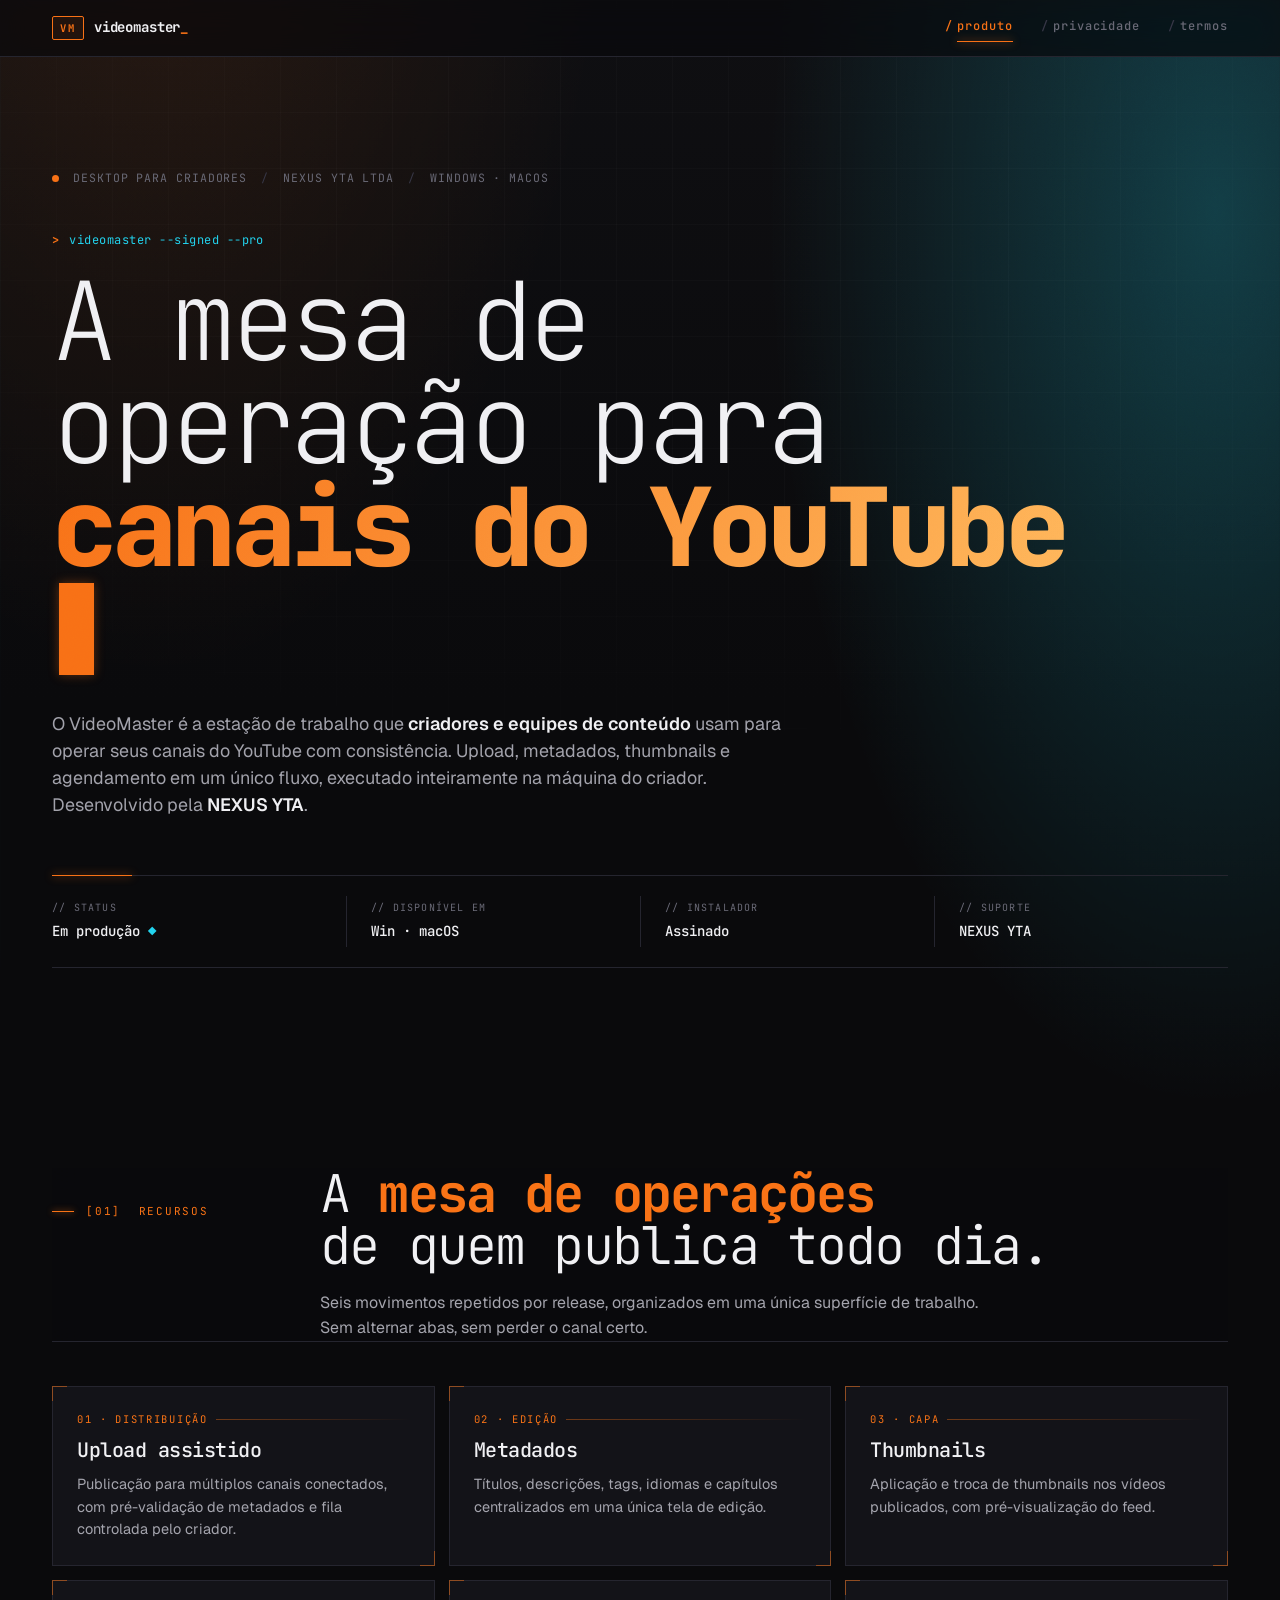
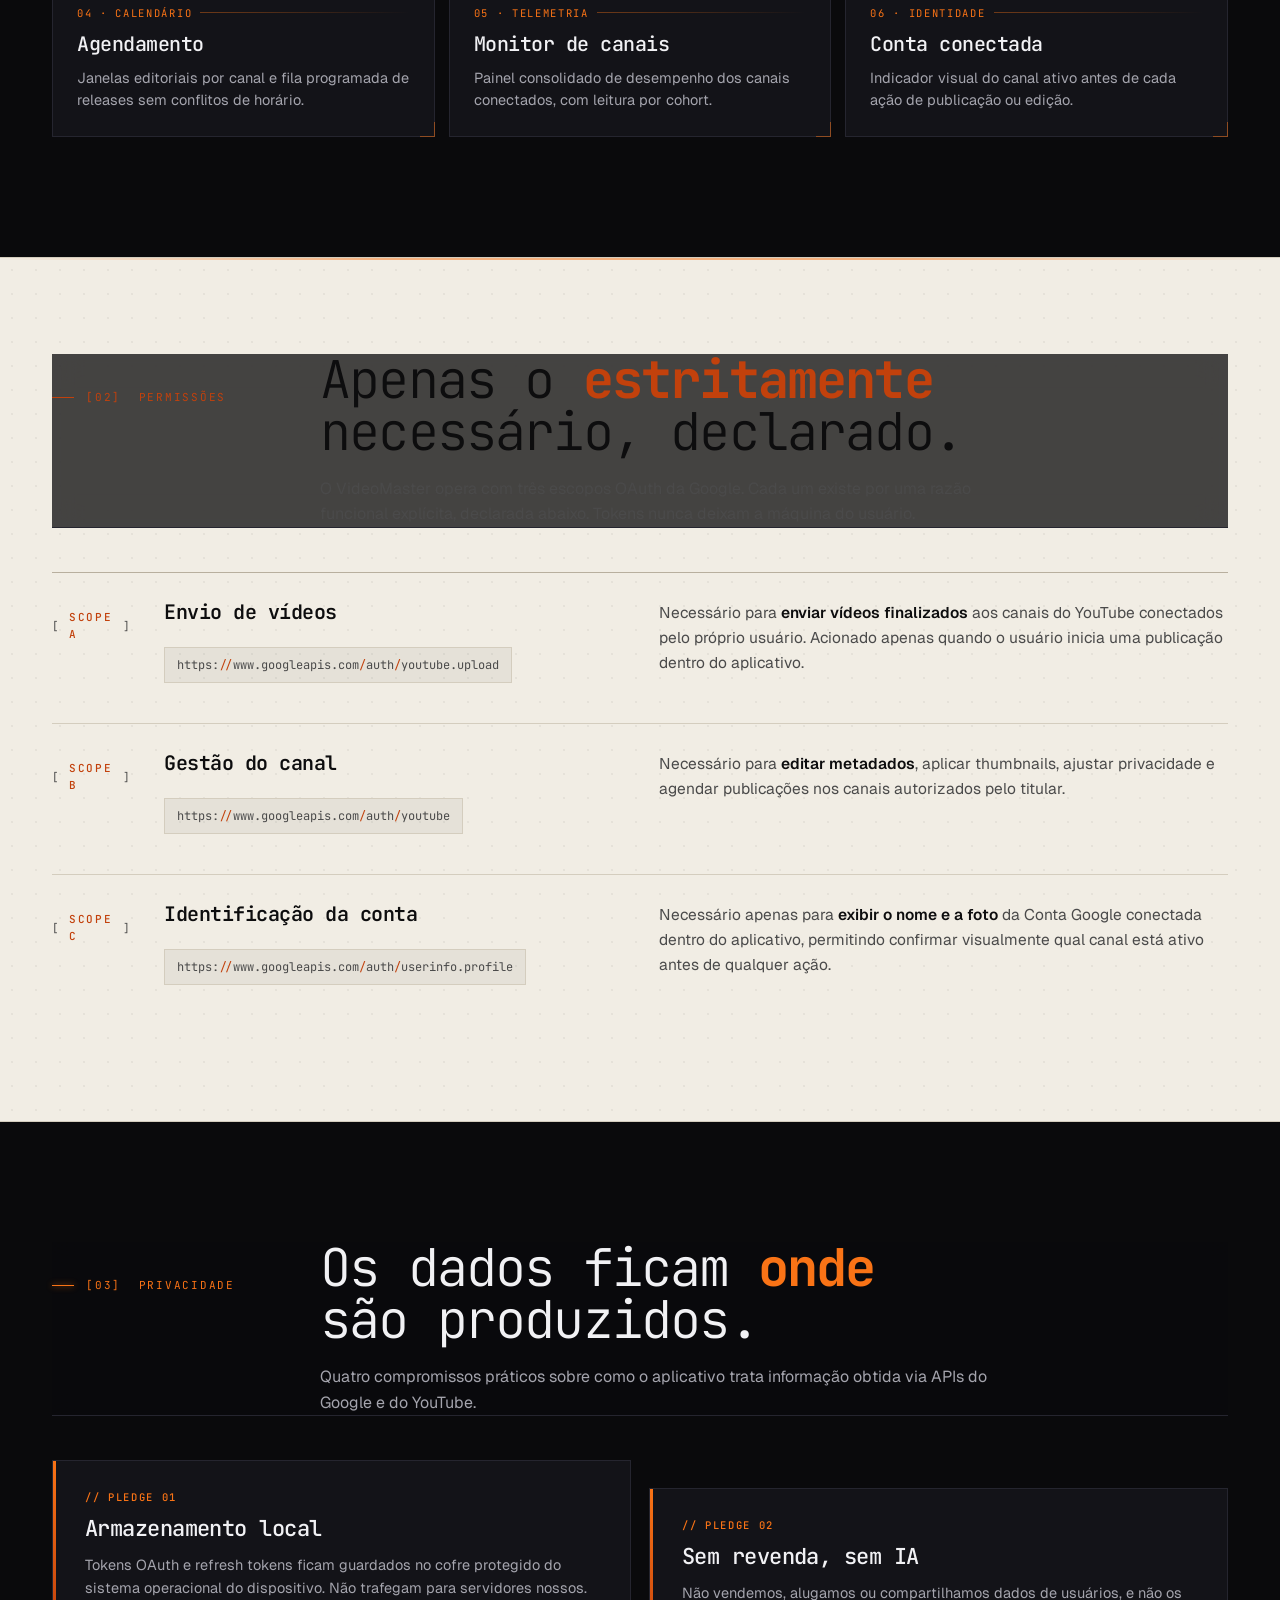
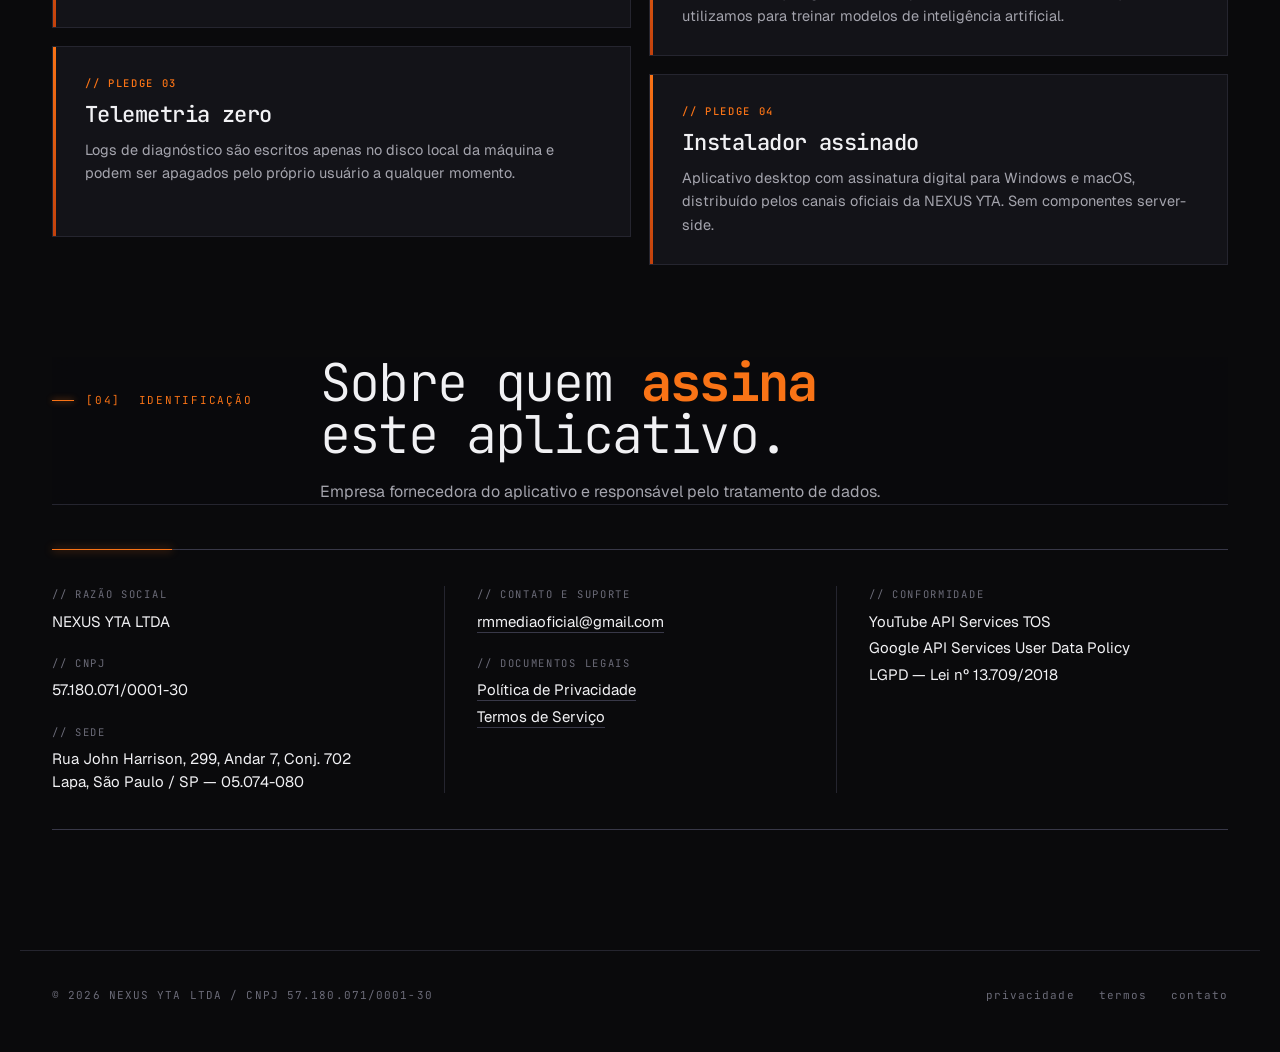
==== commit 3b24d1ab: "feat: reframe homepage as commercial product for YouTube creators Replace internal-tool positioning " ====
--- a/index.html
+++ b/index.html
@@ -7,10 +7,10 @@
       name="google-site-verification"
       content="KqHkLrD3Z9tgiDX5jpZ90Svf8pslTsRHXXso_JYDPWY"
     />
-    <title>VideoMaster — Operação interna de canais do YouTube</title>
+    <title>VideoMaster — Aplicativo desktop para criadores do YouTube</title>
     <meta
       name="description"
-      content="VideoMaster é um aplicativo desktop de uso interno da NEXUS YTA LTDA para gestão centralizada de canais do YouTube próprios e de clientes sob contrato."
+      content="VideoMaster é um aplicativo desktop para criadores e equipes de conteúdo do YouTube — upload, metadados, thumbnails e agendamento em um único fluxo, executado localmente."
     />
     <link rel="preconnect" href="https://fonts.googleapis.com" />
     <link rel="preconnect" href="https://fonts.gstatic.com" crossorigin />
@@ -28,7 +28,7 @@
           <span>videomaster<span style="color: var(--accent)">_</span></span>
         </a>
         <div class="nav-links">
-          <a href="index.html" class="active">operação</a>
+          <a href="index.html" class="active">produto</a>
           <a href="privacy.html">privacidade</a>
           <a href="terms.html">termos</a>
         </div>
@@ -42,14 +42,14 @@
       <section class="hero">
         <div class="hero-meta rise rise-1">
           <span class="live-dot" aria-hidden="true"></span>
-          <span>STATUS: <strong>EM OPERAÇÃO</strong></span>
+          <span>DESKTOP PARA CRIADORES</span>
           <span class="sep">/</span>
           <span>NEXUS YTA LTDA</span>
           <span class="sep">/</span>
-          <span>SP · BR · GMT-3</span>
-        </div>
-
-        <div class="hero-prompt rise rise-2">videomaster --internal --signed</div>
+          <span>WINDOWS · MACOS</span>
+        </div>
+
+        <div class="hero-prompt rise rise-2">videomaster --signed --pro</div>
 
         <h1 class="rise rise-2">
           A mesa de<br />
@@ -58,38 +58,38 @@
         </h1>
 
         <p class="hero-lede rise rise-3">
-          O VideoMaster é a estação de trabalho que <strong>nosso time</strong> usa para
-          operar, com consistência, os canais administrados pela <strong>NEXUS YTA</strong> —
-          próprios e de clientes sob contrato de gestão. Upload, metadados, thumbnails e
-          agendamento em um único fluxo, executado inteiramente na máquina do operador.
+          O VideoMaster é a estação de trabalho que <strong>criadores e equipes de
+          conteúdo</strong> usam para operar seus canais do YouTube com consistência.
+          Upload, metadados, thumbnails e agendamento em um único fluxo, executado
+          inteiramente na máquina do criador. Desenvolvido pela <strong>NEXUS YTA</strong>.
         </p>
 
         <dl class="hero-rail rise rise-4">
           <div>
             <dt>// status</dt>
-            <dd>Produção <span class="blink-cyan">◆</span></dd>
-          </div>
-          <div>
-            <dt>// distribuição</dt>
-            <dd>Interna</dd>
-          </div>
-          <div>
-            <dt>// plataforma</dt>
-            <dd>Desktop signed</dd>
-          </div>
-          <div>
-            <dt>// operadores</dt>
-            <dd>Equipe NEXUS</dd>
+            <dd>Em produção <span class="blink-cyan">◆</span></dd>
+          </div>
+          <div>
+            <dt>// disponível em</dt>
+            <dd>Win · macOS</dd>
+          </div>
+          <div>
+            <dt>// instalador</dt>
+            <dd>Assinado</dd>
+          </div>
+          <div>
+            <dt>// suporte</dt>
+            <dd>NEXUS YTA</dd>
           </div>
         </dl>
       </section>
 
       <!-- ============================================================
-           [01]  O QUE A FERRAMENTA FAZ
+           [01]  PRODUTO / RECURSOS
            ============================================================ -->
       <section class="section">
         <header class="section-head">
-          <span class="section-num">[01]&nbsp;&nbsp;operação</span>
+          <span class="section-num">[01]&nbsp;&nbsp;recursos</span>
           <div>
             <h2 class="section-title">
               A <strong>mesa de operações</strong><br />de quem publica todo dia.
@@ -106,8 +106,8 @@
             <span class="feat-index">01 · distribuição</span>
             <h3 class="feat-title">Upload assistido</h3>
             <p class="feat-body">
-              Publicação para múltiplos canais com pré-validação de metadados e fila
-              controlada por operador.
+              Publicação para múltiplos canais conectados, com pré-validação de metadados
+              e fila controlada pelo criador.
             </p>
           </article>
 
@@ -142,7 +142,7 @@
             <span class="feat-index">05 · telemetria</span>
             <h3 class="feat-title">Monitor de canais</h3>
             <p class="feat-body">
-              Painel consolidado de desempenho dos canais sob gestão, com leitura por
+              Painel consolidado de desempenho dos canais conectados, com leitura por
               cohort.
             </p>
           </article>
@@ -170,7 +170,7 @@
             <p class="section-kicker">
               O VideoMaster opera com três escopos OAuth da Google. Cada um existe por
               uma razão funcional explícita, declarada abaixo. Tokens nunca deixam a
-              estação do operador.
+              máquina do usuário.
             </p>
           </div>
         </header>
@@ -186,9 +186,9 @@
                 </p>
               </div>
               <p class="scope-why">
-                Necessário para <strong>enviar vídeos finalizados</strong> aos canais sob
-                gestão. Acionado apenas quando o operador inicia uma publicação dentro
-                do aplicativo.
+                Necessário para <strong>enviar vídeos finalizados</strong> aos canais do
+                YouTube conectados pelo próprio usuário. Acionado apenas quando o
+                usuário inicia uma publicação dentro do aplicativo.
               </p>
             </div>
           </div>
@@ -214,7 +214,7 @@
             <span class="scope-num">scope c</span>
             <div class="scope-row">
               <div>
-                <h3 class="scope-name">Identificação do operador</h3>
+                <h3 class="scope-name">Identificação da conta</h3>
                 <p class="scope-uri">
                   https:<span class="slash">//</span>www.googleapis.com<span class="slash">/</span>auth<span class="slash">/</span>userinfo.profile
                 </p>
@@ -252,7 +252,7 @@
             <h3 class="pledge-title">Armazenamento local</h3>
             <p class="pledge-body">
               Tokens OAuth e refresh tokens ficam guardados no cofre protegido do sistema
-              operacional da estação. Não trafegam para servidores nossos.
+              operacional do dispositivo. Não trafegam para servidores nossos.
             </p>
           </article>
 
@@ -270,16 +270,16 @@
             <h3 class="pledge-title">Telemetria zero</h3>
             <p class="pledge-body">
               Logs de diagnóstico são escritos apenas no disco local da máquina e podem
-              ser apagados pelo operador a qualquer momento.
+              ser apagados pelo próprio usuário a qualquer momento.
             </p>
           </article>
 
           <article class="pledge">
             <span class="pledge-mark">// pledge 04</span>
-            <h3 class="pledge-title">Distribuição controlada</h3>
+            <h3 class="pledge-title">Instalador assinado</h3>
             <p class="pledge-body">
-              Instalador assinado, entregue apenas a estações da NEXUS YTA e a
-              representantes autorizados de clientes sob contrato de gestão.
+              Aplicativo desktop com assinatura digital para Windows e macOS, distribuído
+              pelos canais oficiais da NEXUS YTA. Sem componentes server-side.
             </p>
           </article>
         </div>
@@ -293,11 +293,10 @@
           <span class="section-num">[04]&nbsp;&nbsp;identificação</span>
           <div>
             <h2 class="section-title">
-              Sobre quem <strong>assina</strong><br />esta operação.
+              Sobre quem <strong>assina</strong><br />este aplicativo.
             </h2>
             <p class="section-kicker">
-              Fornecedor responsável pelo aplicativo, pelo tratamento de dados e pelos
-              contratos de gestão com terceiros.
+              Empresa fornecedora do aplicativo e responsável pelo tratamento de dados.
             </p>
           </div>
         </header>
@@ -316,7 +315,7 @@
           </dl>
 
           <dl>
-            <dt>// contato operacional</dt>
+            <dt>// contato e suporte</dt>
             <dd>
               <a href="mailto:rmmediaoficial@gmail.com">rmmediaoficial@gmail.com</a>
             </dd>
